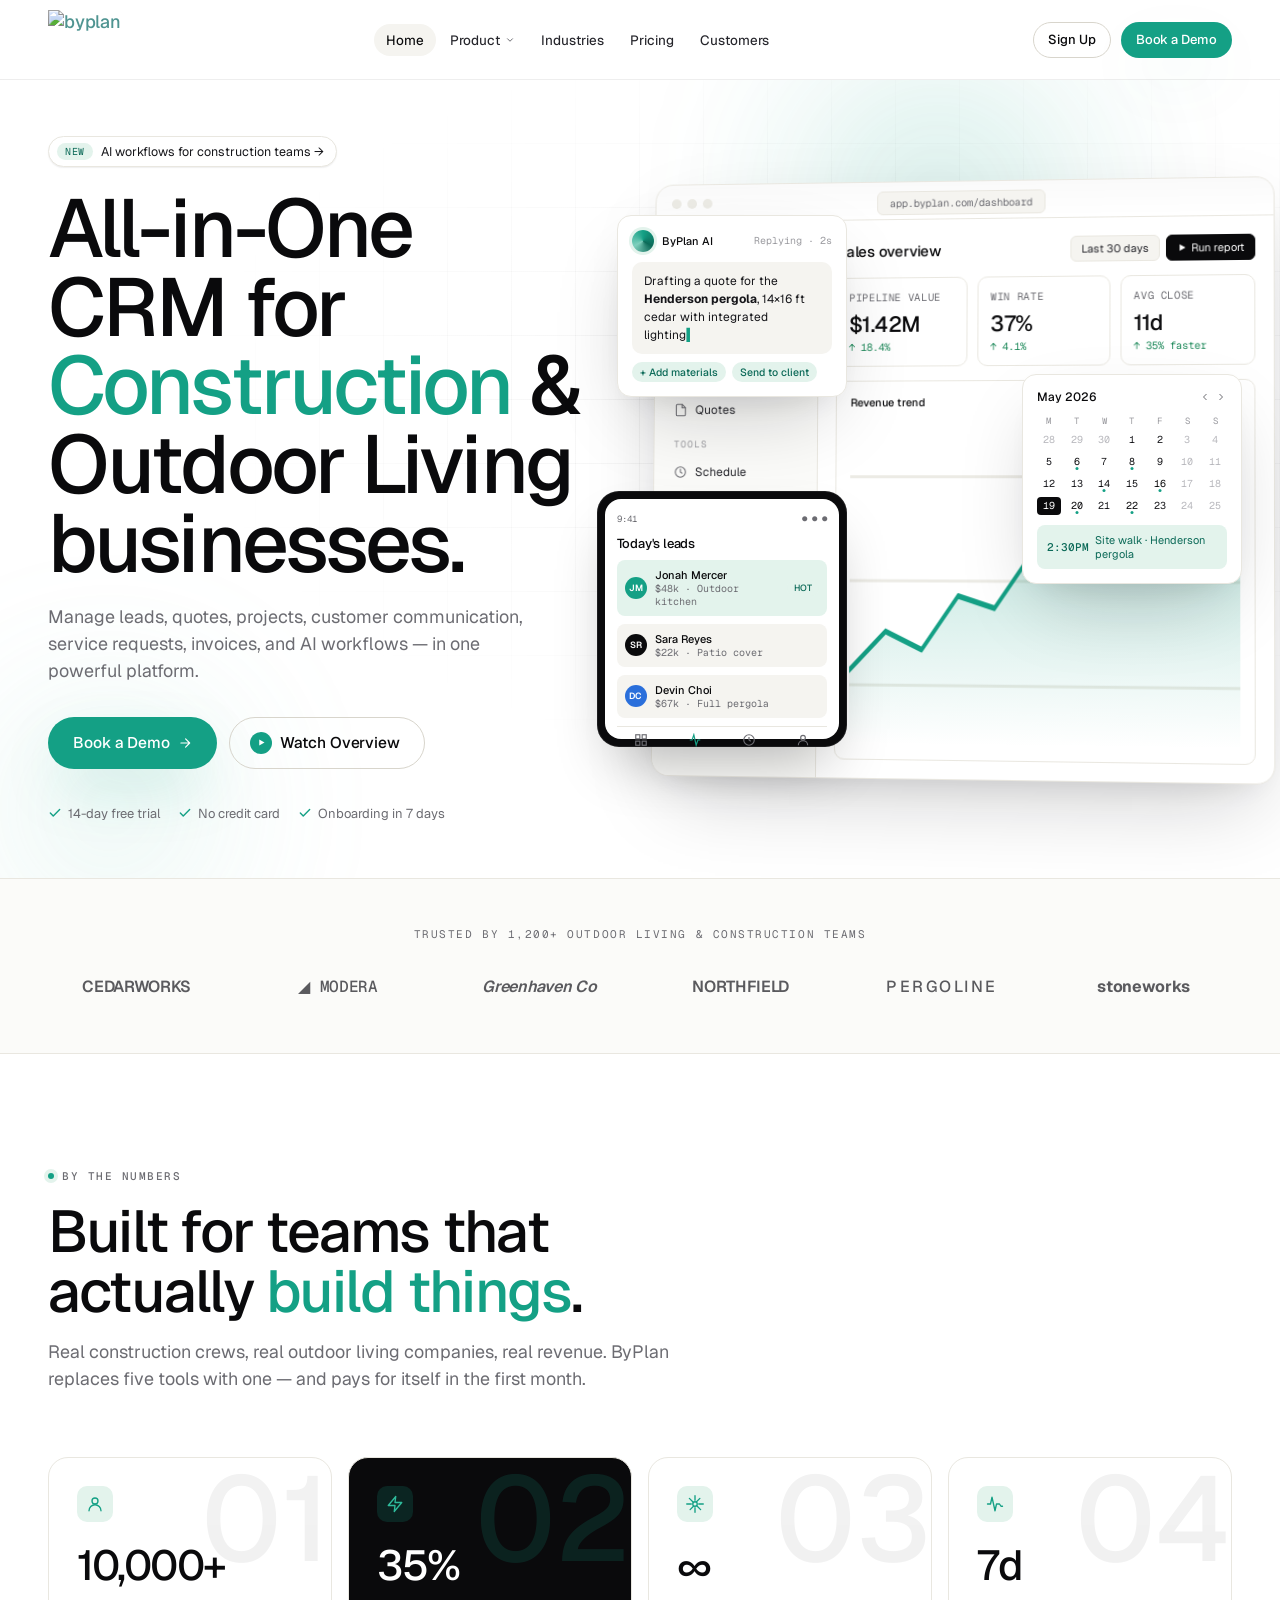
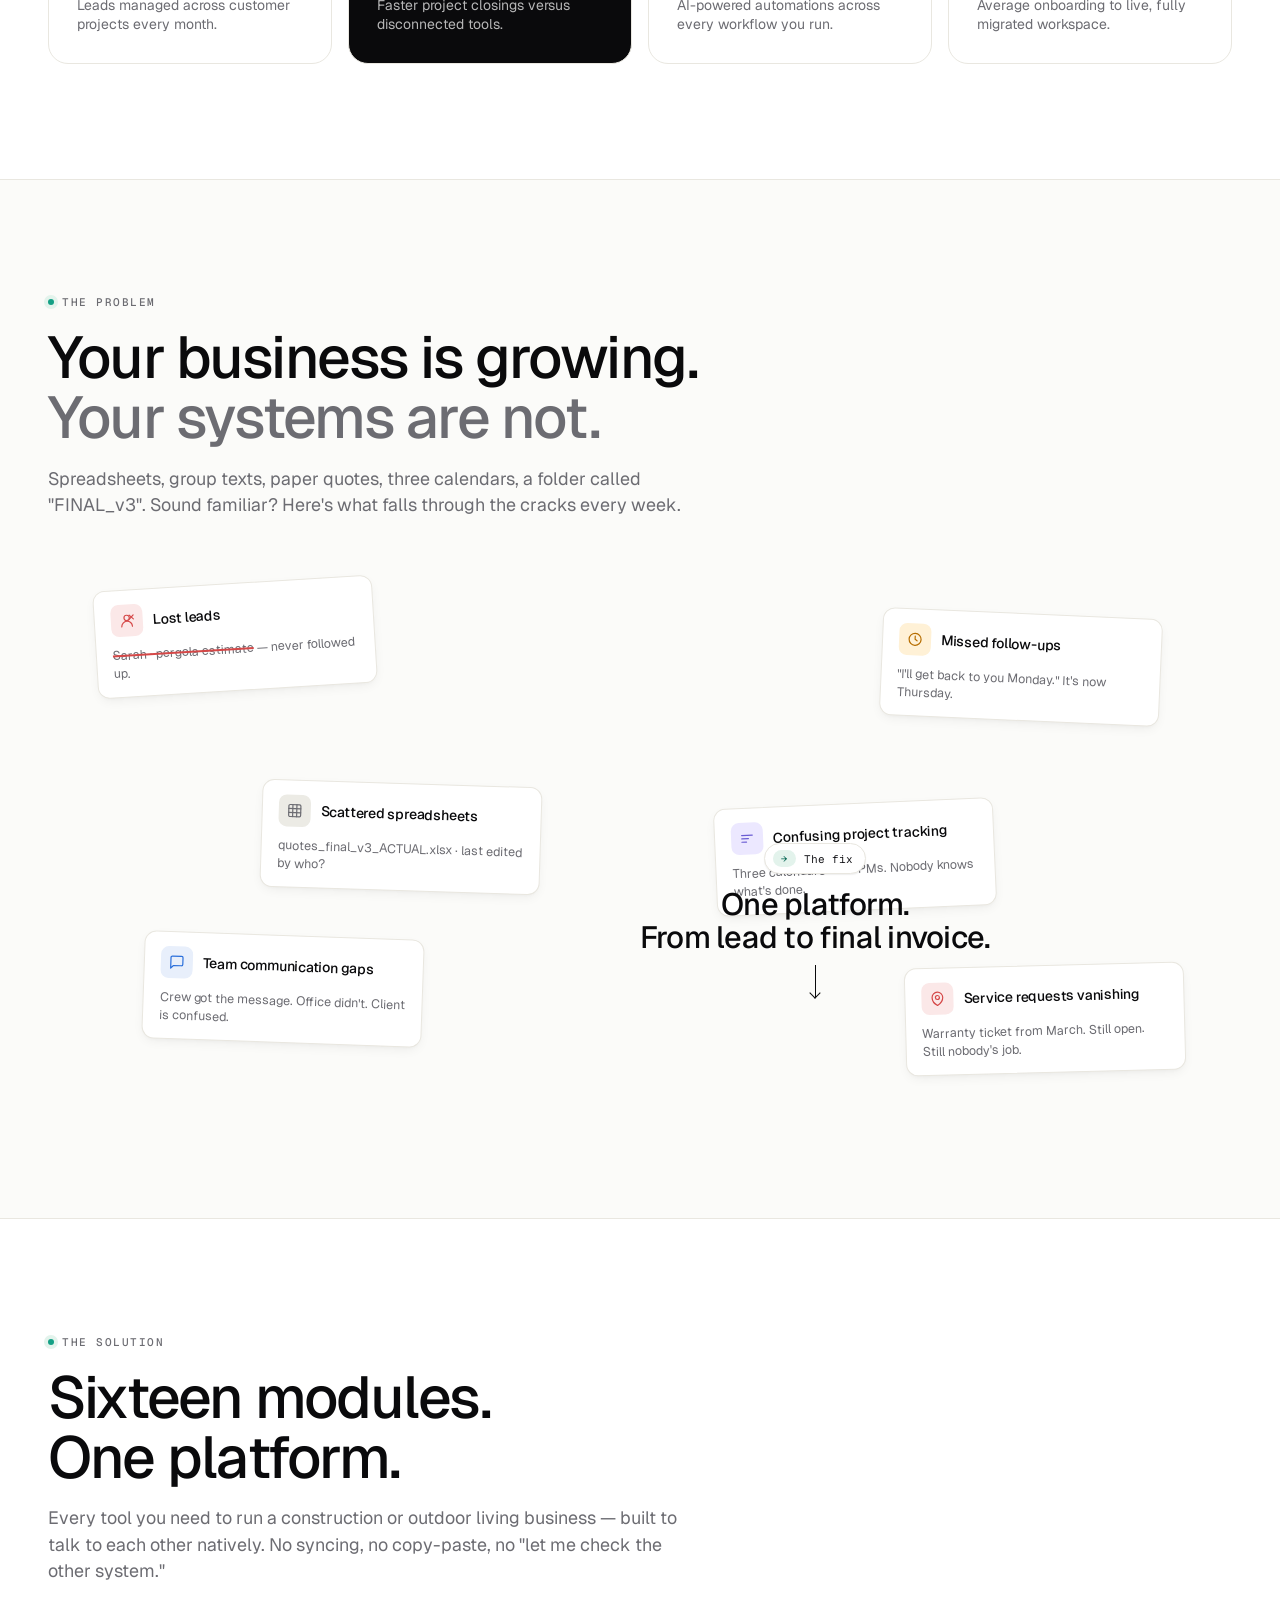
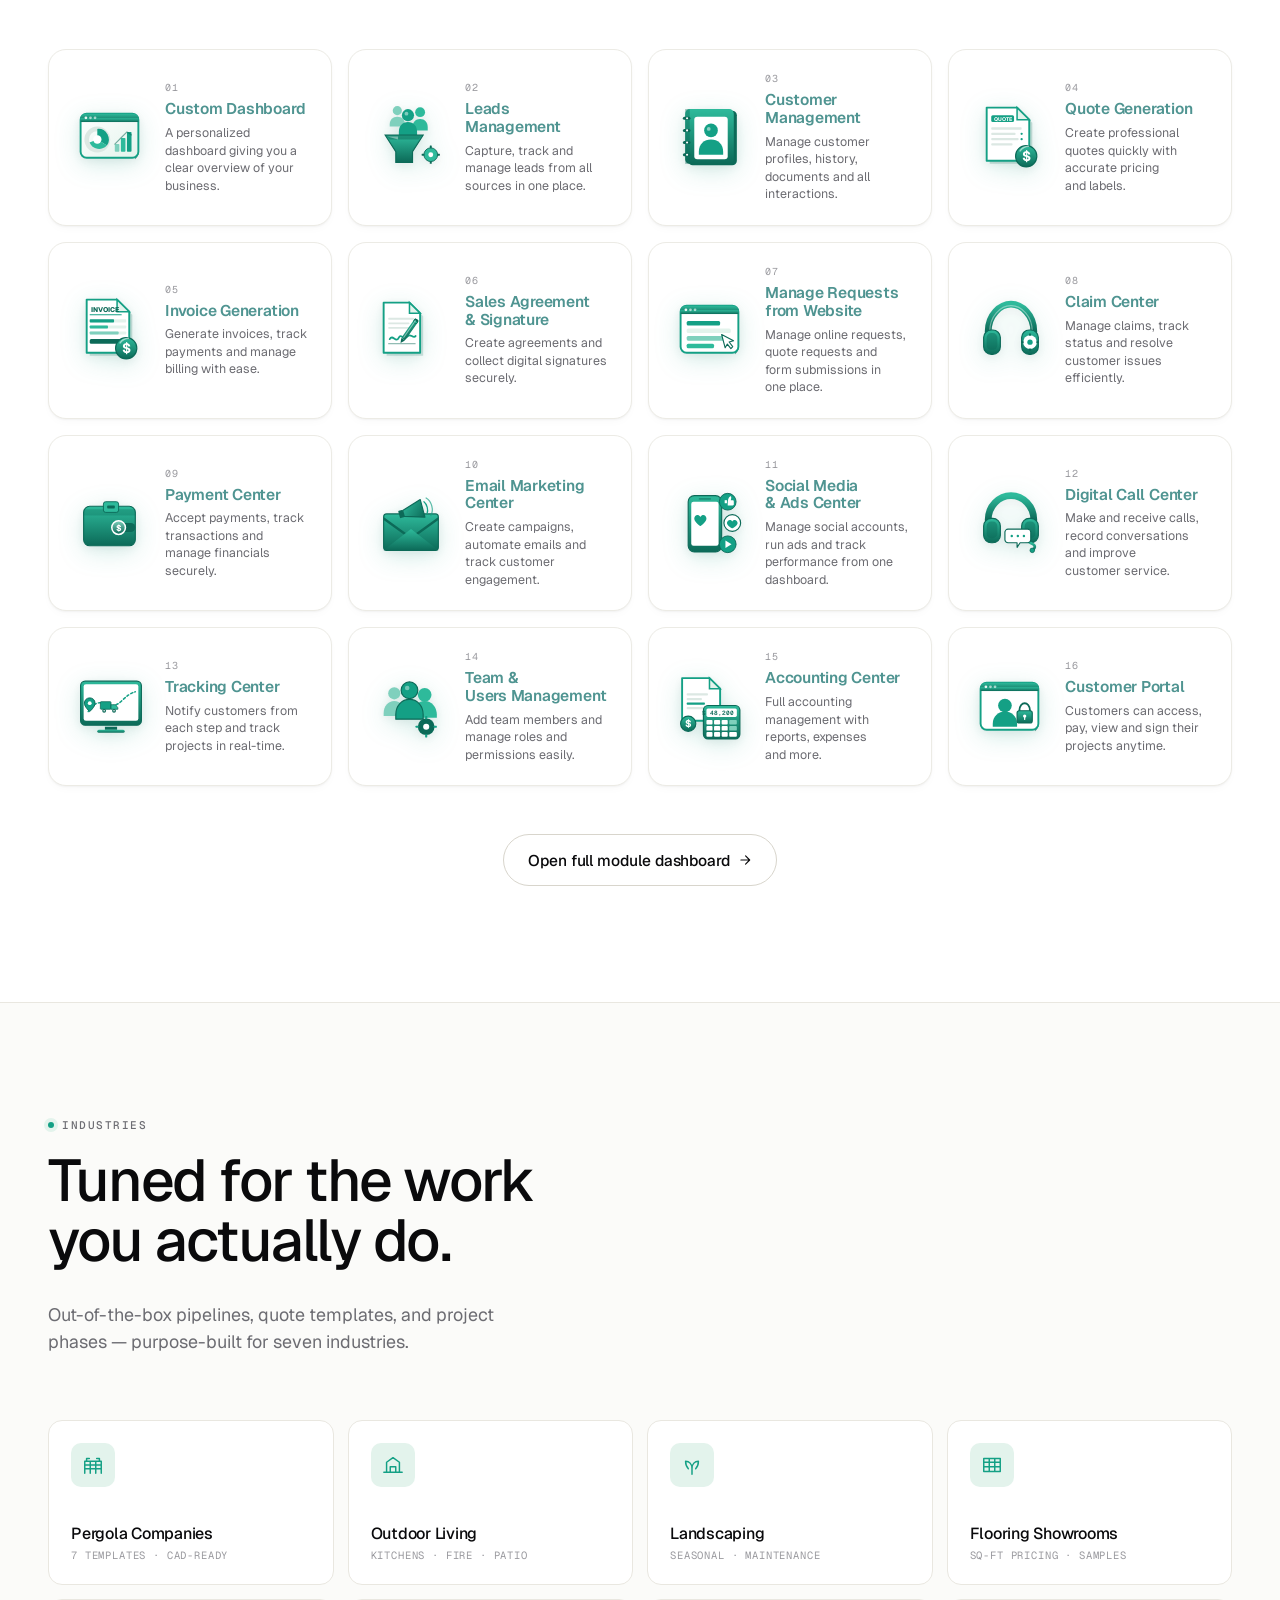
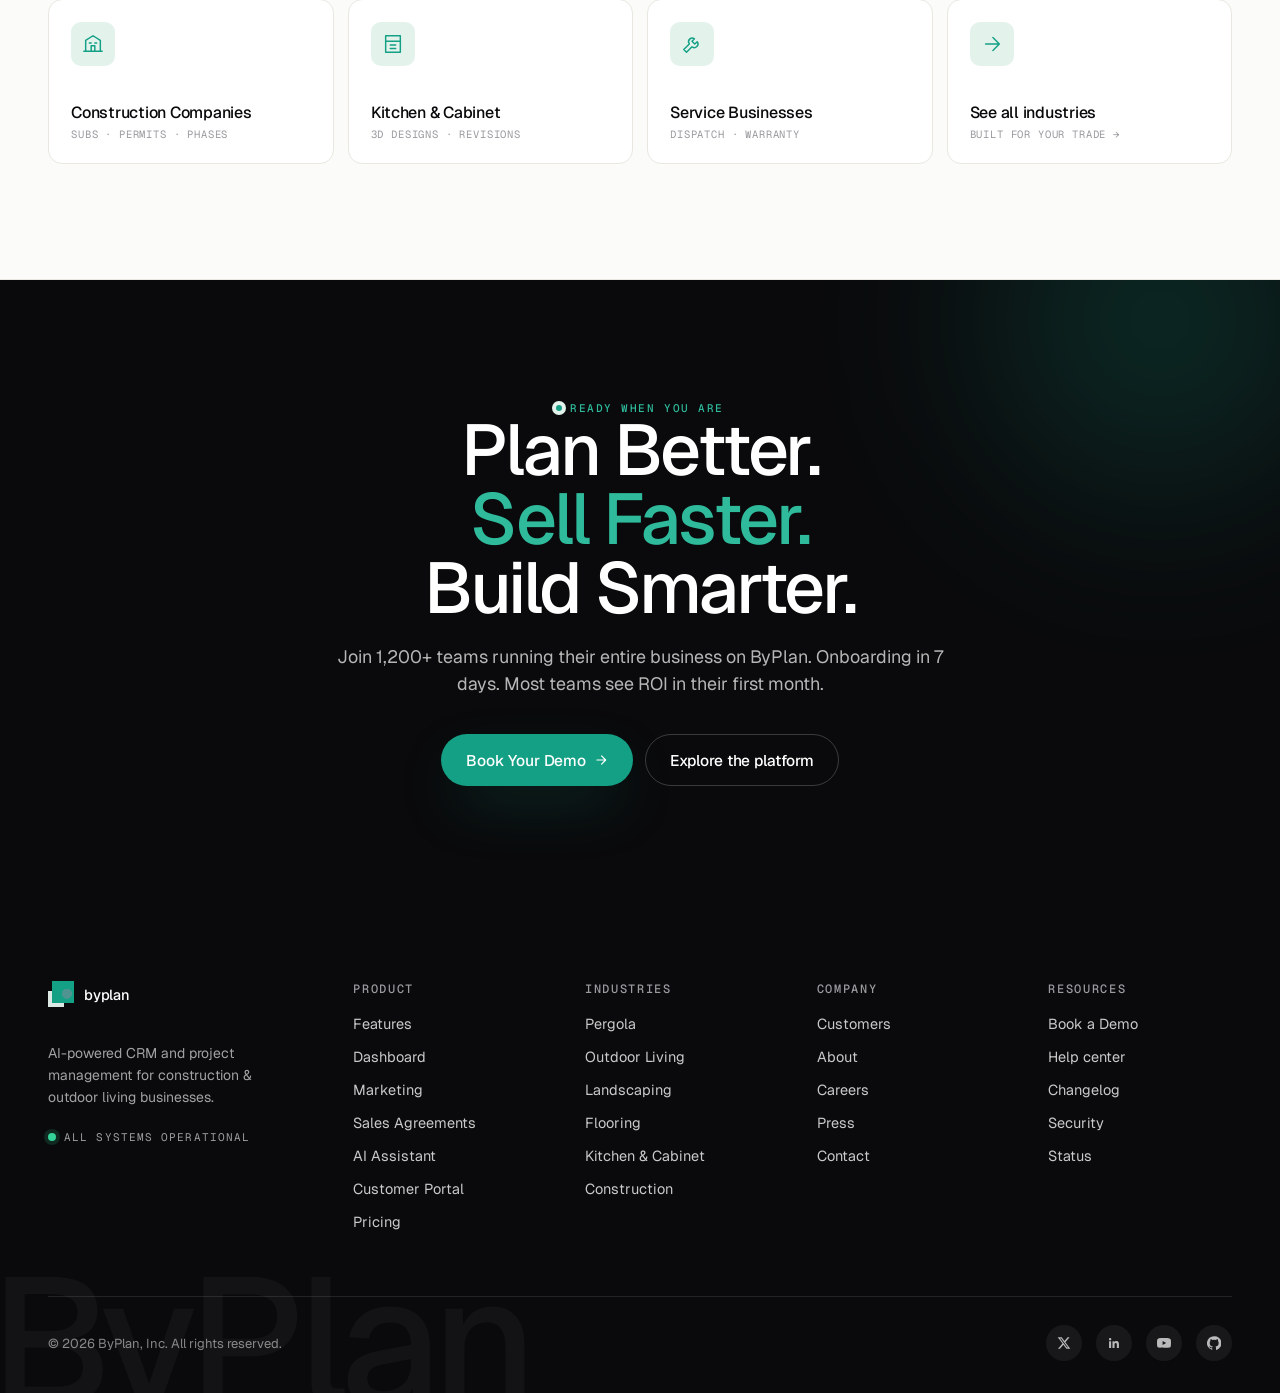
==== index.html @ d88b0ee3 "Add files via upload" ====
<!doctype html>
<html lang="en">
<head>
<meta charset="utf-8" />
<meta name="viewport" content="width=device-width, initial-scale=1" />
<title>ByPlan — AI-Powered CRM for Construction & Outdoor Living</title>
<link rel="preconnect" href="https://fonts.googleapis.com">
<link rel="preconnect" href="https://fonts.gstatic.com" crossorigin>
<link href="https://fonts.googleapis.com/css2?family=Geist:wght@300;400;500;600;700&family=Geist+Mono:wght@400;500&display=swap" rel="stylesheet">
<link rel="stylesheet" href="styles.css">
<style>
  /* ---- Hero ---- */
  .hero {
    position: relative;
    padding: 56px 0 56px;
    overflow: hidden;
  }
  .hero-grid {
    display: grid;
    grid-template-columns: 1.05fr 1.15fr;
    gap: 64px;
    align-items: center;
    position: relative;
    z-index: 2;
  }
  @media (max-width: 1080px) {
    .hero-grid { grid-template-columns: 1fr; gap: 56px; }
  }
  .hero-copy { max-width: 580px; }
  .hero h1 { margin-top: 22px; }
  .hero h1 .word-strike { position: relative; white-space: nowrap; }
  .hero h1 .word-strike .accent { color: var(--orange); }
  .hero .lead { margin-top: 22px; }
  .hero-cta {
    margin-top: 32px;
    display: flex; gap: 12px; flex-wrap: wrap;
  }
  .hero-meta {
    margin-top: 36px;
    display: flex; align-items: center; gap: 18px; flex-wrap: wrap;
    color: var(--mute); font-size: 13px;
  }
  .hero-meta .check {
    display: inline-flex; align-items: center; gap: 6px;
  }
  .hero-meta svg { color: var(--orange); }

  /* Background decoration */
  .hero-bg {
    position: absolute; inset: 0; z-index: 0; pointer-events: none;
    overflow: hidden;
  }
  .hero-bg .grid-bg {
    background-size: 64px 64px;
    mask-image: radial-gradient(ellipse 70% 60% at 70% 40%, black 30%, transparent 80%);
  }
  .hero-bg .glow1 { width: 480px; height: 480px; top: -120px; right: 8%; }
  .hero-bg .glow2 { width: 380px; height: 380px; bottom: -120px; left: -80px; background: radial-gradient(circle, rgba(127,208,189,0.4), transparent 60%); }

  /* ---- Hero composition (right side) ---- */
  .composition {
    position: relative;
    height: 600px;
  }
  @media (max-width: 1080px) {
    .composition { height: 540px; max-width: 640px; margin: 0 auto; }
  }
  @media (max-width: 640px) {
    .composition { height: 460px; transform: scale(0.92); transform-origin: top center; }
  }

  .frame-main {
    position: absolute;
    inset: 0 -40px 0 0;
    background: var(--paper);
    border-radius: 18px;
    border: 1px solid var(--line);
    box-shadow: var(--shadow-4);
    overflow: hidden;
    display: flex;
    transform: perspective(2200px) rotateY(-6deg) rotateX(2deg);
    transform-origin: center;
  }
  .frame-main::before {
    content: "";
    position: absolute; top: 0; left: 0; right: 0; height: 38px;
    background: linear-gradient(to bottom, rgba(0,0,0,0.02), transparent);
    border-bottom: 1px solid var(--line);
    z-index: 2;
  }
  .frame-main .tl-dots {
    position: absolute; top: 14px; left: 16px; display: flex; gap: 6px; z-index: 3;
  }
  .frame-main .tl-dots span {
    width: 10px; height: 10px; border-radius: 50%; background: var(--paper-4);
  }
  .frame-main .tl-search {
    position: absolute; top: 9px; left: 50%; transform: translateX(-50%);
    background: var(--paper-3); border: 1px solid var(--line);
    padding: 4px 12px; border-radius: 6px; font-family: var(--font-mono);
    font-size: 10.5px; color: var(--mute); z-index: 3;
  }

  /* Dashboard mini layout inside frame */
  .db {
    flex: 1;
    display: grid;
    grid-template-columns: 168px 1fr;
    padding-top: 38px;
    height: 100%;
  }
  .db-side {
    background: var(--paper-2);
    border-right: 1px solid var(--line);
    padding: 16px 12px;
    display: flex; flex-direction: column; gap: 4px;
  }
  .db-side .side-section {
    font-family: var(--font-mono); font-size: 9.5px; text-transform: uppercase;
    letter-spacing: 0.1em; color: var(--mute-2);
    padding: 10px 8px 4px;
  }
  .db-side .side-link {
    display: flex; align-items: center; gap: 8px;
    padding: 6px 8px; border-radius: 6px;
    font-size: 12px; color: var(--ink-3);
  }
  .db-side .side-link.active { background: var(--paper); box-shadow: var(--shadow-1); color: var(--ink); border: 1px solid var(--line); }
  .db-side .side-link .ic { width: 14px; height: 14px; color: var(--mute); }
  .db-side .side-link.active .ic { color: var(--orange); }
  .db-side .side-link .ct {
    margin-left: auto; font-family: var(--font-mono); font-size: 10px;
    background: var(--paper-4); color: var(--mute); padding: 0 5px; border-radius: 4px;
  }
  .db-side .side-link.active .ct { background: var(--orange); color: white; }

  .db-main {
    padding: 18px;
    display: flex; flex-direction: column; gap: 14px;
    overflow: hidden;
  }
  .db-top {
    display: flex; justify-content: space-between; align-items: center;
  }
  .db-title { font-size: 15px; font-weight: 500; letter-spacing: -0.015em; }
  .db-actions { display: flex; gap: 6px; }
  .db-actions .b {
    height: 26px; padding: 0 10px; border-radius: 6px;
    font-size: 11px; background: var(--paper-3); color: var(--ink-3);
    display: inline-flex; align-items: center; gap: 4px;
    border: 1px solid var(--line);
  }
  .db-actions .b.primary { background: var(--ink); color: white; border-color: var(--ink); }

  .db-kpis {
    display: grid; grid-template-columns: repeat(3, 1fr); gap: 10px;
  }
  .db-kpi {
    border: 1px solid var(--line);
    border-radius: 10px;
    padding: 12px;
    background: var(--paper);
  }
  .db-kpi .l { font-size: 10.5px; color: var(--mute); text-transform: uppercase; letter-spacing: 0.06em; font-family: var(--font-mono); }
  .db-kpi .v { font-size: 22px; font-weight: 500; letter-spacing: -0.025em; margin-top: 6px; }
  .db-kpi .d { font-size: 10.5px; color: var(--green); margin-top: 2px; font-family: var(--font-mono); }
  .db-kpi .d.neg { color: var(--red); }

  .db-chart {
    border: 1px solid var(--line);
    border-radius: 10px;
    padding: 14px;
    background: var(--paper);
    flex: 1;
    display: flex; flex-direction: column;
    min-height: 0;
  }
  .db-chart .head { display: flex; justify-content: space-between; margin-bottom: 8px; align-items: center; }
  .db-chart svg { width: 100%; height: 100%; flex: 1; min-height: 0; }

  /* Floating cards orbiting the main frame */
  .float {
    position: absolute;
    background: var(--paper);
    border: 1px solid var(--line);
    border-radius: 14px;
    box-shadow: var(--shadow-4);
    padding: 14px;
    z-index: 3;
    animation: float-y 6s ease-in-out infinite;
  }
  @keyframes float-y {
    0%, 100% { transform: translateY(0); }
    50% { transform: translateY(-10px); }
  }
  .float.f1 { top: 36px; left: -30px; width: 230px; animation-delay: -1s; }
  .float.f2 { bottom: 32px; left: -50px; width: 250px; animation-delay: -3s; }
  .float.f3 { top: 50%; right: -10px; width: 220px; transform: translateY(-50%); animation: float-y 7s ease-in-out infinite; animation-delay: -2s; }
  @media (max-width: 1080px) {
    .float.f1 { left: 0; top: 8px; }
    .float.f2 { left: 0; bottom: 0; }
    .float.f3 { right: 0; }
  }

  /* AI card */
  .float-ai .head {
    display: flex; align-items: center; gap: 8px; margin-bottom: 10px;
  }
  .float-ai .ai-orb {
    width: 22px; height: 22px; border-radius: 50%;
    background: conic-gradient(from 0deg, #14a085, #0c6a58, #7fd0bd, #14a085);
    box-shadow: 0 0 0 3px var(--orange-soft);
    animation: spin 5s linear infinite;
  }
  @keyframes spin { to { transform: rotate(360deg); } }
  .float-ai .head .label { font-size: 11px; font-weight: 500; }
  .float-ai .head .meta { margin-left: auto; font-family: var(--font-mono); font-size: 10px; color: var(--mute-2); }
  .float-ai .ai-msg {
    background: var(--paper-3);
    border-radius: 10px;
    padding: 10px 12px;
    font-size: 12px;
    line-height: 1.5;
    color: var(--ink-2);
  }
  .float-ai .ai-msg .typed::after { content: "▍"; color: var(--orange); animation: blink 1s steps(2) infinite; margin-left: 1px; }
  @keyframes blink { 50% { opacity: 0; } }
  .float-ai .ai-suggest {
    margin-top: 8px;
    display: flex; gap: 6px; flex-wrap: wrap;
  }
  .float-ai .chip {
    padding: 3px 8px; border-radius: 999px; background: var(--orange-soft);
    color: var(--orange-ink); font-size: 10.5px; font-weight: 500;
  }

  /* Calendar card */
  .float-cal .head { display: flex; justify-content: space-between; margin-bottom: 10px; align-items: center; }
  .float-cal .head .month { font-size: 12px; font-weight: 500; }
  .float-cal .head .arrows { display: flex; gap: 4px; color: var(--mute); }
  .float-cal .grid {
    display: grid; grid-template-columns: repeat(7, 1fr); gap: 4px;
    font-family: var(--font-mono); font-size: 10px; color: var(--ink-2);
    text-align: center;
  }
  .float-cal .grid .h { color: var(--mute-2); font-size: 9px; }
  .float-cal .grid .d {
    height: 18px; line-height: 18px; border-radius: 4px;
  }
  .float-cal .grid .d.muted { color: var(--mute-3); }
  .float-cal .grid .d.today { background: var(--ink); color: white; }
  .float-cal .grid .d.event { color: var(--ink); position: relative; }
  .float-cal .grid .d.event::after {
    content: ""; position: absolute; left: 50%; bottom: 1px; transform: translateX(-50%);
    width: 3px; height: 3px; border-radius: 50%; background: var(--orange);
  }
  .float-cal .evt {
    margin-top: 10px; padding: 8px 10px;
    background: var(--orange-soft); border-radius: 8px;
    font-size: 11px; color: var(--orange-ink);
    display: flex; align-items: center; gap: 6px;
  }
  .float-cal .evt .time { font-family: var(--font-mono); font-weight: 500; }

  /* Mobile card */
  .float-mobile {
    width: 168px; padding: 0; background: transparent; border: none; box-shadow: none;
    animation: float-y 6.5s ease-in-out infinite; animation-delay: -1.5s;
  }
  .float-mobile .phone {
    background: var(--ink);
    border-radius: 22px;
    padding: 8px;
    box-shadow: 0 30px 60px -20px rgba(0,0,0,.3), 0 0 0 1px rgba(255,255,255,.08) inset;
  }
  .float-mobile .scr {
    background: var(--paper);
    border-radius: 16px;
    padding: 14px 12px;
    height: 240px;
    display: flex; flex-direction: column; gap: 8px;
  }
  .float-mobile .scr .top {
    display: flex; justify-content: space-between; align-items: center;
    font-family: var(--font-mono); font-size: 9px; color: var(--mute); margin-bottom: 2px;
  }
  .float-mobile .scr h6 {
    margin: 0; font-size: 13px; font-weight: 500; letter-spacing: -0.015em;
  }
  .float-mobile .lead-row {
    display: flex; align-items: center; gap: 8px; padding: 8px;
    background: var(--paper-3); border-radius: 8px;
  }
  .float-mobile .lead-row .nm { font-size: 11px; font-weight: 500; }
  .float-mobile .lead-row .vl { font-family: var(--font-mono); font-size: 10px; color: var(--mute); }
  .float-mobile .lead-row.hot { background: var(--orange-soft); }
  .float-mobile .lead-row .av {
    width: 22px; height: 22px; border-radius: 50%; background: var(--ink); color: white;
    display: inline-flex; align-items: center; justify-content: center; font-size: 9px; font-weight: 600;
  }

  /* ---- Logo strip ---- */
  .logo-strip {
    padding: 56px 0;
    border-top: 1px solid var(--line);
    border-bottom: 1px solid var(--line);
    background: var(--paper-2);
  }
  .logo-strip-label {
    text-align: center; font-family: var(--font-mono); font-size: 11px;
    letter-spacing: 0.14em; text-transform: uppercase; color: var(--mute);
    margin-bottom: 28px;
  }
  .logos {
    display: grid; grid-template-columns: repeat(6, 1fr); gap: 24px;
    align-items: center;
  }
  @media (max-width: 800px) { .logos { grid-template-columns: repeat(3, 1fr); gap: 28px; } }
  .logos .lg {
    display: flex; align-items: center; justify-content: center;
    font-size: 16px; font-weight: 600; letter-spacing: -0.02em;
    color: var(--ink-3); opacity: 0.75;
    height: 36px;
  }

  /* ---- Stats section ---- */
  .stats-grid {
    display: grid; grid-template-columns: repeat(4, 1fr); gap: 16px;
  }
  @media (max-width: 880px) { .stats-grid { grid-template-columns: 1fr 1fr; } }
  .stat-card {
    background: var(--paper);
    border: 1px solid var(--line);
    border-radius: var(--r-4);
    padding: 28px;
    position: relative;
    overflow: hidden;
    transition: transform 0.3s, box-shadow 0.3s;
  }
  .stat-card:hover { transform: translateY(-3px); box-shadow: var(--shadow-3); }
  .stat-card .ic {
    width: 36px; height: 36px; border-radius: 10px;
    background: var(--orange-soft); color: var(--orange);
    display: inline-flex; align-items: center; justify-content: center;
    margin-bottom: 22px;
  }
  .stat-card .v {
    font-size: 42px; font-weight: 500; letter-spacing: -0.035em; line-height: 1;
    margin-bottom: 10px;
  }
  .stat-card .l { font-size: 14px; color: var(--mute); line-height: 1.4; }
  .stat-card.ink {
    background: var(--ink); color: var(--paper);
  }
  .stat-card.ink .ic { background: rgba(20,160,133,.18); color: var(--orange-2); }
  .stat-card.ink .l { color: rgba(255,255,255,.7); }
  .stat-card .corner-glyph {
    position: absolute; top: 0; right: 0; opacity: 0.05;
    font-size: 120px; font-weight: 500; line-height: 1;
    color: var(--ink);
    pointer-events: none;
  }
  .stat-card.ink .corner-glyph { color: var(--orange); opacity: 0.16; }

  /* ---- Problem section ---- */
  .problem {
    background: var(--paper-2);
    border-top: 1px solid var(--line);
    border-bottom: 1px solid var(--line);
  }
  .problem-board {
    position: relative;
    min-height: 520px;
    margin-top: 64px;
  }
  .chaos-card {
    position: absolute;
    background: var(--paper);
    border: 1px solid var(--line);
    border-radius: 12px;
    padding: 14px 16px;
    box-shadow: var(--shadow-2);
    width: 280px;
  }
  .chaos-card .ic-row {
    display: flex; align-items: center; gap: 10px;
    margin-bottom: 10px;
  }
  .chaos-card .ic {
    width: 32px; height: 32px; border-radius: 8px;
    display: inline-flex; align-items: center; justify-content: center;
    background: #fbe8e8; color: var(--red);
  }
  .chaos-card .ic.amber { background: #fff1d6; color: #b76e00; }
  .chaos-card .ic.gray { background: var(--paper-4); color: var(--mute); }
  .chaos-card .ic.violet { background: #ece8ff; color: var(--violet); }
  .chaos-card .ic.blue { background: var(--blue-soft); color: var(--blue); }
  .chaos-card h5 { font-size: 14px; font-weight: 500; letter-spacing: -0.015em; }
  .chaos-card p { font-size: 12.5px; color: var(--mute); margin-top: 4px; line-height: 1.45; }
  .chaos-card .strike {
    text-decoration: line-through; text-decoration-color: var(--red);
    text-decoration-thickness: 1.5px;
  }
  /* Position chaos cards messily */
  .chaos-card.c1 { top: 0; left: 4%; transform: rotate(-3.5deg); }
  .chaos-card.c2 { top: 30px; right: 6%; transform: rotate(2.5deg); }
  .chaos-card.c3 { top: 200px; left: 18%; transform: rotate(1.8deg); }
  .chaos-card.c4 { top: 220px; right: 20%; transform: rotate(-2.5deg); }
  .chaos-card.c5 { bottom: 60px; left: 8%; transform: rotate(2deg); }
  .chaos-card.c6 { bottom: 30px; right: 4%; transform: rotate(-1.5deg); }

  /* Center "answer" mark */
  .chaos-center {
    position: absolute; top: 50%; left: 50%;
    transform: translate(-50%, -50%);
    text-align: center;
    z-index: 2;
  }
  .chaos-center .pill { font-family: var(--font-mono); font-size: 11px; }
  .chaos-center h3 { margin-top: 14px; font-size: clamp(22px, 2.4vw, 32px); }
  .chaos-center .arrow {
    margin: 12px auto 0; width: 1px; height: 32px; background: var(--ink);
    position: relative;
  }
  .chaos-center .arrow::after {
    content: ""; position: absolute; left: 50%; bottom: 0;
    transform: translateX(-50%) rotate(45deg);
    width: 8px; height: 8px;
    border-right: 1px solid var(--ink);
    border-bottom: 1px solid var(--ink);
  }

  @media (max-width: 880px) {
    .problem-board { min-height: 0; display: grid; grid-template-columns: 1fr; gap: 12px; }
    .chaos-card { position: static; transform: none !important; width: auto; }
    .chaos-center { position: static; transform: none; margin: 24px 0; }
  }

  /* 16-Module grid moved to styles.css (shared) */

  /* ---- Industries preview ---- */
  .ind-grid {
    display: grid; grid-template-columns: repeat(4, 1fr); gap: 14px;
    margin-top: 48px;
  }
  @media (max-width: 980px) { .ind-grid { grid-template-columns: repeat(2, 1fr); } }
  @media (max-width: 520px) { .ind-grid { grid-template-columns: 1fr 1fr; gap: 10px; } }
  .ind-card {
    background: var(--paper);
    border: 1px solid var(--line);
    border-radius: var(--r-3);
    padding: 22px;
    transition: transform 0.2s, border-color 0.2s, background 0.2s;
    cursor: pointer;
  }
  .ind-card:hover { transform: translateY(-3px); background: var(--ink); color: white; border-color: var(--ink); }
  .ind-card:hover .ind-icon { background: rgba(20,160,133,.18); color: var(--orange-2); }
  .ind-card:hover .ind-meta { color: rgba(255,255,255,.6); }
  .ind-icon {
    width: 44px; height: 44px; border-radius: 10px;
    background: var(--orange-soft); color: var(--orange);
    display: inline-flex; align-items: center; justify-content: center;
    margin-bottom: 36px;
    transition: background 0.2s, color 0.2s;
  }
  .ind-card h5 { font-size: 16px; font-weight: 500; letter-spacing: -0.015em; }
  .ind-card .ind-meta {
    margin-top: 4px;
    font-family: var(--font-mono); font-size: 10.5px;
    color: var(--mute-2); letter-spacing: 0.08em; text-transform: uppercase;
    transition: color 0.2s;
  }

  /* ---- Big CTA ---- */
  .cta-section {
    background: var(--ink);
    color: var(--paper);
    position: relative;
    overflow: hidden;
  }
  .cta-section .glow-orange { width: 600px; height: 600px; right: -180px; top: -260px; opacity: 0.7; }
  .cta-inner {
    position: relative; z-index: 2;
    text-align: center;
    max-width: 760px;
    margin: 0 auto;
  }
  .cta-inner h2 { color: var(--paper); }
  .cta-inner h2 .accent { color: var(--orange-2); }
  .cta-inner p { color: rgba(255,255,255,.7); margin-top: 18px; }
  .cta-inner .actions { margin-top: 36px; display: flex; gap: 12px; justify-content: center; flex-wrap: wrap; }
  .cta-inner .actions .btn-ghost { color: white; border-color: rgba(255,255,255,.2); }
  .cta-inner .actions .btn-ghost:hover { background: rgba(255,255,255,.06); border-color: rgba(255,255,255,.4); }

  /* Animated rising bars (analytics chart) */
  @keyframes rise {
    from { transform: scaleY(0); }
    to { transform: scaleY(1); }
  }
</style>
</head>
<body>

<!-- HERO -->
<section class="hero" data-screen-label="01 Hero">
  <div class="hero-bg">
    <div class="grid-bg"></div>
    <div class="glow glow-orange glow1"></div>
    <div class="glow glow2"></div>
  </div>

  <div class="container">
    <div class="hero-grid">
      <!-- Copy column -->
      <div class="hero-copy">
        <div class="reveal">
          <span class="pill">
            <span class="pill-tag">New</span>
            <span>AI workflows for construction teams →</span>
          </span>
        </div>

        <h1 class="h-display reveal" style="--reveal-delay: 80ms;">
          All-in-One CRM for <span class="word-strike"><span class="accent">Construction</span></span> &amp; Outdoor Living businesses.
        </h1>

        <p class="lead reveal" style="--reveal-delay: 160ms;">
          Manage leads, quotes, projects, customer communication, service requests, invoices, and AI workflows — in one powerful platform.
        </p>

        <div class="hero-cta reveal" style="--reveal-delay: 220ms;">
          <a class="btn btn-accent btn-lg" href="demo.html">
            Book a Demo
            <svg width="14" height="14" viewBox="0 0 24 24" fill="none" stroke="currentColor" stroke-width="2" stroke-linecap="round" stroke-linejoin="round"><path d="M5 12h14M13 5l7 7-7 7"/></svg>
          </a>
          <a class="btn btn-ghost btn-lg" href="#overview">
            <span class="play">
              <svg width="9" height="9" viewBox="0 0 24 24" fill="currentColor"><polygon points="6,4 20,12 6,20"/></svg>
            </span>
            Watch Overview
          </a>
        </div>

        <div class="hero-meta reveal" style="--reveal-delay: 280ms;">
          <span class="check">
            <svg width="14" height="14" viewBox="0 0 24 24" fill="none" stroke="currentColor" stroke-width="2.4" stroke-linecap="round" stroke-linejoin="round"><polyline points="20 6 9 17 4 12"/></svg>
            14-day free trial
          </span>
          <span class="check">
            <svg width="14" height="14" viewBox="0 0 24 24" fill="none" stroke="currentColor" stroke-width="2.4" stroke-linecap="round" stroke-linejoin="round"><polyline points="20 6 9 17 4 12"/></svg>
            No credit card
          </span>
          <span class="check">
            <svg width="14" height="14" viewBox="0 0 24 24" fill="none" stroke="currentColor" stroke-width="2.4" stroke-linecap="round" stroke-linejoin="round"><polyline points="20 6 9 17 4 12"/></svg>
            Onboarding in 7 days
          </span>
        </div>
      </div>

      <!-- Composition column -->
      <div class="composition reveal" style="--reveal-delay: 200ms;">
        <!-- Main dashboard frame -->
        <div class="frame-main">
          <div class="tl-dots"><span></span><span></span><span></span></div>
          <div class="tl-search">app.byplan.com/dashboard</div>
          <div class="db">
            <aside class="db-side">
              <div class="side-section">Workspace</div>
              <div class="side-link active">
                <svg class="ic" viewBox="0 0 24 24" fill="none" stroke="currentColor" stroke-width="1.8" stroke-linecap="round" stroke-linejoin="round"><rect x="3" y="3" width="7" height="7"/><rect x="14" y="3" width="7" height="7"/><rect x="3" y="14" width="7" height="7"/><rect x="14" y="14" width="7" height="7"/></svg>
                Overview
              </div>
              <div class="side-link">
                <svg class="ic" viewBox="0 0 24 24" fill="none" stroke="currentColor" stroke-width="1.8" stroke-linecap="round" stroke-linejoin="round"><path d="M3 12h4l3-9 4 18 3-9h4"/></svg>
                Pipeline <span class="ct">24</span>
              </div>
              <div class="side-link">
                <svg class="ic" viewBox="0 0 24 24" fill="none" stroke="currentColor" stroke-width="1.8" stroke-linecap="round" stroke-linejoin="round"><rect x="3" y="3" width="18" height="18" rx="2"/><path d="M9 3v18M3 9h18"/></svg>
                Projects <span class="ct">8</span>
              </div>
              <div class="side-link">
                <svg class="ic" viewBox="0 0 24 24" fill="none" stroke="currentColor" stroke-width="1.8" stroke-linecap="round" stroke-linejoin="round"><path d="M21 15a2 2 0 0 1-2 2H7l-4 4V5a2 2 0 0 1 2-2h14a2 2 0 0 1 2 2z"/></svg>
                Inbox <span class="ct">12</span>
              </div>
              <div class="side-link">
                <svg class="ic" viewBox="0 0 24 24" fill="none" stroke="currentColor" stroke-width="1.8" stroke-linecap="round" stroke-linejoin="round"><path d="M14 2H6a2 2 0 0 0-2 2v16a2 2 0 0 0 2 2h12a2 2 0 0 0 2-2V8z"/><path d="M14 2v6h6"/></svg>
                Quotes
              </div>
              <div class="side-section">Tools</div>
              <div class="side-link">
                <svg class="ic" viewBox="0 0 24 24" fill="none" stroke="currentColor" stroke-width="1.8" stroke-linecap="round" stroke-linejoin="round"><circle cx="12" cy="12" r="9"/><path d="M12 7v5l3 2"/></svg>
                Schedule
              </div>
              <div class="side-link">
                <svg class="ic" viewBox="0 0 24 24" fill="none" stroke="currentColor" stroke-width="1.8" stroke-linecap="round" stroke-linejoin="round"><path d="M12 2a5 5 0 0 0-5 5v3H4l3 3 3-3H8V7a4 4 0 0 1 8 0v3h-2l3 3 3-3h-3V7a5 5 0 0 0-5-5z"/></svg>
                Automations
              </div>
              <div class="side-link">
                <svg class="ic" viewBox="0 0 24 24" fill="none" stroke="currentColor" stroke-width="1.8" stroke-linecap="round" stroke-linejoin="round"><circle cx="12" cy="12" r="3"/><path d="M19 12a7 7 0 0 1-12 5l-1 3M5 12a7 7 0 0 1 12-5l1-3"/></svg>
                Workflows
              </div>
            </aside>

            <main class="db-main">
              <div class="db-top">
                <div class="db-title">Sales overview</div>
                <div class="db-actions">
                  <div class="b">Last 30 days</div>
                  <div class="b primary">
                    <svg width="10" height="10" viewBox="0 0 24 24" fill="currentColor"><polygon points="6,4 20,12 6,20"/></svg>
                    Run report
                  </div>
                </div>
              </div>

              <div class="db-kpis">
                <div class="db-kpi">
                  <div class="l">Pipeline value</div>
                  <div class="v">$1.42M</div>
                  <div class="d">↑ 18.4%</div>
                </div>
                <div class="db-kpi">
                  <div class="l">Win rate</div>
                  <div class="v">37%</div>
                  <div class="d">↑ 4.1%</div>
                </div>
                <div class="db-kpi">
                  <div class="l">Avg close</div>
                  <div class="v">11d</div>
                  <div class="d">↑ 35% faster</div>
                </div>
              </div>

              <div class="db-chart">
                <div class="head">
                  <div style="font-size: 11px; font-weight: 500;">Revenue trend</div>
                  <div style="font-family: var(--font-mono); font-size: 10px; color: var(--mute);">$ thousand</div>
                </div>
                <svg viewBox="0 0 320 110" preserveAspectRatio="none">
                  <defs>
                    <linearGradient id="rev" x1="0" y1="0" x2="0" y2="1">
                      <stop offset="0" stop-color="#14a085" stop-opacity="0.32"/>
                      <stop offset="1" stop-color="#14a085" stop-opacity="0"/>
                    </linearGradient>
                  </defs>
                  <!-- Grid -->
                  <g stroke="#ecebe5" stroke-width="1">
                    <line x1="0" y1="20" x2="320" y2="20"/>
                    <line x1="0" y1="55" x2="320" y2="55"/>
                    <line x1="0" y1="90" x2="320" y2="90"/>
                  </g>
                  <!-- Filled area -->
                  <path d="M0,85 L30,72 L60,78 L90,60 L120,64 L150,46 L180,52 L210,32 L240,40 L270,22 L300,28 L320,18 L320,110 L0,110 Z" fill="url(#rev)"/>
                  <!-- Line -->
                  <path d="M0,85 L30,72 L60,78 L90,60 L120,64 L150,46 L180,52 L210,32 L240,40 L270,22 L300,28 L320,18" fill="none" stroke="#14a085" stroke-width="2" stroke-linejoin="round" stroke-linecap="round"/>
                  <!-- Dot -->
                  <circle cx="320" cy="18" r="4" fill="#14a085" stroke="white" stroke-width="2"/>
                  <circle cx="320" cy="18" r="9" fill="#14a085" opacity="0.18"/>
                </svg>
              </div>
            </main>
          </div>
        </div>

        <!-- Floating AI card -->
        <div class="float f1 float-ai">
          <div class="head">
            <span class="ai-orb"></span>
            <span class="label">ByPlan AI</span>
            <span class="meta">Replying · 2s</span>
          </div>
          <div class="ai-msg">
            Drafting a quote for the <strong>Henderson pergola</strong>, 14×16 ft cedar with integrated lighting<span class="typed"></span>
          </div>
          <div class="ai-suggest">
            <span class="chip">+ Add materials</span>
            <span class="chip">Send to client</span>
          </div>
        </div>

        <!-- Floating mobile leads card -->
        <div class="float f2 float-mobile">
          <div class="phone">
            <div class="scr">
              <div class="top">
                <span>9:41</span>
                <span>● ● ●</span>
              </div>
              <h6>Today's leads</h6>
              <div class="lead-row hot">
                <span class="av" style="background:#14a085">JM</span>
                <div style="flex:1;">
                  <div class="nm">Jonah Mercer</div>
                  <div class="vl">$48k · Outdoor kitchen</div>
                </div>
                <span class="tag orange" style="font-size:9px; padding:1px 6px;">HOT</span>
              </div>
              <div class="lead-row">
                <span class="av">SR</span>
                <div style="flex:1;">
                  <div class="nm">Sara Reyes</div>
                  <div class="vl">$22k · Patio cover</div>
                </div>
              </div>
              <div class="lead-row">
                <span class="av" style="background:#2a6fdb">DC</span>
                <div style="flex:1;">
                  <div class="nm">Devin Choi</div>
                  <div class="vl">$67k · Full pergola</div>
                </div>
              </div>
              <div style="margin-top:auto; display:flex; gap:6px; justify-content:space-around; padding-top:6px; border-top:1px solid var(--line); color: var(--mute);">
                <svg width="14" height="14" viewBox="0 0 24 24" fill="none" stroke="currentColor" stroke-width="2"><rect x="3" y="3" width="7" height="7"/><rect x="14" y="3" width="7" height="7"/><rect x="3" y="14" width="7" height="7"/><rect x="14" y="14" width="7" height="7"/></svg>
                <svg width="14" height="14" viewBox="0 0 24 24" fill="#14a085" stroke="#14a085" stroke-width="2"><path d="M3 12h4l3-9 4 18 3-9h4" fill="none"/></svg>
                <svg width="14" height="14" viewBox="0 0 24 24" fill="none" stroke="currentColor" stroke-width="2"><circle cx="12" cy="12" r="9"/><path d="M12 7v5l3 2"/></svg>
                <svg width="14" height="14" viewBox="0 0 24 24" fill="none" stroke="currentColor" stroke-width="2"><circle cx="12" cy="8" r="4"/><path d="M4 21a8 8 0 0 1 16 0"/></svg>
              </div>
            </div>
          </div>
        </div>

        <!-- Floating calendar card -->
        <div class="float f3 float-cal">
          <div class="head">
            <span class="month">May 2026</span>
            <span class="arrows">
              <svg width="12" height="12" viewBox="0 0 24 24" fill="none" stroke="currentColor" stroke-width="2"><polyline points="15 18 9 12 15 6"/></svg>
              <svg width="12" height="12" viewBox="0 0 24 24" fill="none" stroke="currentColor" stroke-width="2"><polyline points="9 18 15 12 9 6"/></svg>
            </span>
          </div>
          <div class="grid">
            <span class="h">M</span><span class="h">T</span><span class="h">W</span><span class="h">T</span><span class="h">F</span><span class="h">S</span><span class="h">S</span>
            <span class="d muted">28</span><span class="d muted">29</span><span class="d muted">30</span><span class="d">1</span><span class="d">2</span><span class="d muted">3</span><span class="d muted">4</span>
            <span class="d">5</span><span class="d event">6</span><span class="d">7</span><span class="d event">8</span><span class="d">9</span><span class="d muted">10</span><span class="d muted">11</span>
            <span class="d">12</span><span class="d">13</span><span class="d event">14</span><span class="d">15</span><span class="d event">16</span><span class="d muted">17</span><span class="d muted">18</span>
            <span class="d today">19</span><span class="d event">20</span><span class="d">21</span><span class="d event">22</span><span class="d">23</span><span class="d muted">24</span><span class="d muted">25</span>
          </div>
          <div class="evt">
            <span class="time">2:30PM</span>
            <span>Site walk · Henderson pergola</span>
          </div>
        </div>
      </div>
    </div>
  </div>
</section>

<!-- LOGO STRIP -->
<section class="logo-strip" style="padding: 48px 0;">
  <div class="container">
    <div class="logo-strip-label">Trusted by 1,200+ outdoor living &amp; construction teams</div>
    <div class="logos">
      <div class="lg">CEDARWORKS</div>
      <div class="lg" style="font-family: 'Geist Mono'; font-weight: 500;">◢ MODERA</div>
      <div class="lg" style="font-style: italic;">Greenhaven&nbsp;Co</div>
      <div class="lg">NORTHFIELD</div>
      <div class="lg" style="letter-spacing: 0.16em; font-weight: 500;">PERGOLINE</div>
      <div class="lg" style="font-weight: 700;">stoneworks</div>
    </div>
  </div>
</section>

<!-- STATS -->
<section data-screen-label="02 Stats">
  <div class="container">
    <div class="section-head reveal">
      <span class="eyebrow"><span class="dot"></span>BY THE NUMBERS</span>
      <h2 class="h-1">Built for teams that actually <span class="accent">build things</span>.</h2>
      <p class="lead">Real construction crews, real outdoor living companies, real revenue. ByPlan replaces five tools with one — and pays for itself in the first month.</p>
    </div>

    <div class="stats-grid">
      <div class="stat-card reveal">
        <span class="corner-glyph">01</span>
        <div class="ic">
          <svg width="18" height="18" viewBox="0 0 24 24" fill="none" stroke="currentColor" stroke-width="1.8" stroke-linecap="round" stroke-linejoin="round"><circle cx="12" cy="8" r="4"/><path d="M4 21a8 8 0 0 1 16 0"/></svg>
        </div>
        <div class="v" data-count="10000" data-suffix="+">10,000+</div>
        <div class="l">Leads managed across customer projects every month.</div>
      </div>
      <div class="stat-card ink reveal">
        <span class="corner-glyph">02</span>
        <div class="ic">
          <svg width="18" height="18" viewBox="0 0 24 24" fill="none" stroke="currentColor" stroke-width="1.8" stroke-linecap="round" stroke-linejoin="round"><polyline points="13 2 3 14 12 14 11 22 21 10 12 10 13 2"/></svg>
        </div>
        <div class="v" data-count="35" data-suffix="%">35%</div>
        <div class="l">Faster project closings versus disconnected tools.</div>
      </div>
      <div class="stat-card reveal">
        <span class="corner-glyph">03</span>
        <div class="ic">
          <svg width="18" height="18" viewBox="0 0 24 24" fill="none" stroke="currentColor" stroke-width="1.8" stroke-linecap="round" stroke-linejoin="round"><circle cx="12" cy="12" r="3"/><path d="M12 1v6m0 10v6m11-11h-6M7 12H1m17.5-7.5L14 9m-4 6-4.5 4.5M19.5 19.5 14 14m-4-4L4.5 4.5"/></svg>
        </div>
        <div class="v">∞</div>
        <div class="l">AI-powered automations across every workflow you run.</div>
      </div>
      <div class="stat-card reveal">
        <span class="corner-glyph">04</span>
        <div class="ic">
          <svg width="18" height="18" viewBox="0 0 24 24" fill="none" stroke="currentColor" stroke-width="1.8" stroke-linecap="round" stroke-linejoin="round"><path d="M2 12h4l2-9 4 18 2-9h4l2 3h2"/></svg>
        </div>
        <div class="v" data-count="7" data-suffix="d">7d</div>
        <div class="l">Average onboarding to live, fully migrated workspace.</div>
      </div>
    </div>
  </div>
</section>

<!-- PROBLEM -->
<section class="problem" data-screen-label="03 Problem">
  <div class="container">
    <div class="section-head reveal">
      <span class="eyebrow"><span class="dot"></span>THE PROBLEM</span>
      <h2 class="h-1">Your business is growing.<br><span style="color: var(--mute);">Your systems are not.</span></h2>
      <p class="lead">Spreadsheets, group texts, paper quotes, three calendars, a folder called "FINAL_v3". Sound familiar? Here's what falls through the cracks every week.</p>
    </div>

    <div class="problem-board">
      <div class="chaos-card c1 reveal">
        <div class="ic-row">
          <span class="ic"><svg width="16" height="16" viewBox="0 0 24 24" fill="none" stroke="currentColor" stroke-width="1.8" stroke-linecap="round" stroke-linejoin="round"><circle cx="12" cy="8" r="4"/><path d="M4 21a8 8 0 0 1 16 0"/><line x1="16" y1="4" x2="22" y2="10"/><line x1="22" y1="4" x2="16" y2="10"/></svg></span>
          <h5>Lost leads</h5>
        </div>
        <p><span class="strike">Sarah · pergola estimate</span> — never followed up.</p>
      </div>

      <div class="chaos-card c2 reveal">
        <div class="ic-row">
          <span class="ic amber"><svg width="16" height="16" viewBox="0 0 24 24" fill="none" stroke="currentColor" stroke-width="1.8" stroke-linecap="round" stroke-linejoin="round"><circle cx="12" cy="12" r="9"/><path d="M12 7v5l3 2"/></svg></span>
          <h5>Missed follow-ups</h5>
        </div>
        <p>"I'll get back to you Monday." It's now Thursday.</p>
      </div>

      <div class="chaos-card c3 reveal">
        <div class="ic-row">
          <span class="ic gray"><svg width="16" height="16" viewBox="0 0 24 24" fill="none" stroke="currentColor" stroke-width="1.8" stroke-linecap="round" stroke-linejoin="round"><rect x="3" y="3" width="18" height="18" rx="2"/><line x1="3" y1="9" x2="21" y2="9"/><line x1="3" y1="15" x2="21" y2="15"/><line x1="9" y1="3" x2="9" y2="21"/><line x1="15" y1="3" x2="15" y2="21"/></svg></span>
          <h5>Scattered spreadsheets</h5>
        </div>
        <p>quotes_final_v3_ACTUAL.xlsx · last edited by who?</p>
      </div>

      <div class="chaos-card c4 reveal">
        <div class="ic-row">
          <span class="ic violet"><svg width="16" height="16" viewBox="0 0 24 24" fill="none" stroke="currentColor" stroke-width="1.8" stroke-linecap="round" stroke-linejoin="round"><path d="M4 7h16M4 12h10M4 17h7"/></svg></span>
          <h5>Confusing project tracking</h5>
        </div>
        <p>Three calendars. Two PMs. Nobody knows what's done.</p>
      </div>

      <div class="chaos-card c5 reveal">
        <div class="ic-row">
          <span class="ic blue"><svg width="16" height="16" viewBox="0 0 24 24" fill="none" stroke="currentColor" stroke-width="1.8" stroke-linecap="round" stroke-linejoin="round"><path d="M21 15a2 2 0 0 1-2 2H7l-4 4V5a2 2 0 0 1 2-2h14a2 2 0 0 1 2 2z"/></svg></span>
          <h5>Team communication gaps</h5>
        </div>
        <p>Crew got the message. Office didn't. Client is confused.</p>
      </div>

      <div class="chaos-card c6 reveal">
        <div class="ic-row">
          <span class="ic"><svg width="16" height="16" viewBox="0 0 24 24" fill="none" stroke="currentColor" stroke-width="1.8" stroke-linecap="round" stroke-linejoin="round"><path d="M12 22s-8-4.5-8-12a8 8 0 0 1 16 0c0 7.5-8 12-8 12z"/><circle cx="12" cy="10" r="3"/></svg></span>
          <h5>Service requests vanishing</h5>
        </div>
        <p>Warranty ticket from March. Still open. Still nobody's job.</p>
      </div>

      <div class="chaos-center reveal" style="--reveal-delay: 600ms;">
        <span class="pill"><span class="pill-tag">→</span> The fix</span>
        <h3 class="h-2">One platform.<br>From lead to final invoice.</h3>
        <div class="arrow"></div>
      </div>
    </div>
  </div>
</section>

<!-- 16 MODULES -->
<section data-screen-label="04 Modules">
  <div class="container">
    <div class="section-head reveal">
      <span class="eyebrow"><span class="dot"></span>THE SOLUTION</span>
      <h2 class="h-1">Sixteen modules. One platform.</h2>
      <p class="lead">Every tool you need to run a construction or outdoor living business — built to talk to each other natively. No syncing, no copy-paste, no "let me check the other system."</p>
    </div>

    <div class="modules-grid">

      <!-- 01 · CUSTOM DASHBOARD -->
      <a class="mod-card reveal" href="dashboard.html">
        <div class="icon-wrap">
          <svg viewBox="0 0 100 100" xmlns="http://www.w3.org/2000/svg">
            <defs>
              <linearGradient id="hi01-bg" x1="0" y1="0" x2="1" y2="1"><stop offset="0" stop-color="#ffffff"/><stop offset="1" stop-color="#e3f3ec"/></linearGradient>
              <linearGradient id="hi01-base" x1="0" y1="0" x2="0" y2="1"><stop offset="0" stop-color="#2eba9b"/><stop offset="1" stop-color="#0c6a58"/></linearGradient>
            </defs>
            <path d="M14,22 L86,22 L82,28 L18,28 Z" fill="#0c6a58"/>
            <path d="M86,22 L86,72 L82,78 L82,28 Z" fill="#0c6a58"/>
            <rect x="10" y="18" width="76" height="58" rx="8" fill="url(#hi01-bg)" stroke="#14a085" stroke-width="2.5"/>
            <rect x="10" y="18" width="76" height="11" rx="8" fill="url(#hi01-base)"/>
            <rect x="10" y="24" width="76" height="5" fill="url(#hi01-base)"/>
            <circle cx="17" cy="23.5" r="1.8" fill="#ffffff" opacity="0.9"/>
            <circle cx="23" cy="23.5" r="1.8" fill="#ffffff" opacity="0.6"/>
            <circle cx="29" cy="23.5" r="1.8" fill="#ffffff" opacity="0.6"/>
            <circle cx="32" cy="52" r="14" fill="none" stroke="#dce8e3" stroke-width="6"/>
            <path d="M32,38 A14,14 0 0 1 44.6,60 L32,52 Z" fill="#14a085"/>
            <path d="M44.6,60 A14,14 0 0 1 21.7,56 L32,52 Z" fill="#2eba9b"/>
            <circle cx="32" cy="52" r="5.5" fill="white"/>
            <rect x="55" y="58" width="6" height="10" rx="1" fill="#7fd0bd"/>
            <rect x="63" y="50" width="6" height="18" rx="1" fill="#2eba9b"/>
            <rect x="71" y="42" width="6" height="26" rx="1" fill="#14a085"/>
            <path d="M55,58 L63,50 L71,42 L77,46" fill="none" stroke="#0c6a58" stroke-width="1.4" stroke-linecap="round" stroke-linejoin="round" opacity="0.55"/>
          </svg>
        </div>
        <div class="mod-text">
          <span class="mod-number">01</span>
          <h3>Custom Dashboard</h3>
          <p>A personalized dashboard giving you a clear overview of your business.</p>
        </div>
        <span class="arrow"><svg width="11" height="11" viewBox="0 0 24 24" fill="none" stroke="currentColor" stroke-width="2.4" stroke-linecap="round"><path d="M5 12h14M13 5l7 7-7 7"/></svg></span>
      </a>

      <!-- 02 · LEADS MANAGEMENT -->
      <a class="mod-card reveal" href="product.html#leads">
        <div class="icon-wrap">
          <svg viewBox="0 0 100 100" xmlns="http://www.w3.org/2000/svg">
            <defs><linearGradient id="hi02-f" x1="0" y1="0" x2="0" y2="1"><stop offset="0" stop-color="#2eba9b"/><stop offset="1" stop-color="#0c6a58"/></linearGradient></defs>
            <circle cx="32" cy="14" r="6" fill="#7fd0bd"/>
            <path d="M22,32 C22,26 26,22 32,22 C38,22 42,26 42,32 L42,35 L22,35 Z" fill="#7fd0bd"/>
            <circle cx="62" cy="16" r="6.5" fill="#2eba9b"/>
            <path d="M52,36 C52,29 56,25 62,25 C68,25 72,29 72,36 L72,40 L52,40 Z" fill="#2eba9b"/>
            <circle cx="46" cy="20" r="8" fill="#14a085"/>
            <path d="M34,42 C34,34 39,29 46,29 C53,29 58,34 58,42 L58,46 L34,46 Z" fill="#14a085"/>
            <circle cx="44" cy="18" r="2.5" fill="white" opacity="0.45"/>
            <path d="M16,46 L66,46 L52,68 L52,82 L30,82 L30,68 Z" fill="url(#hi02-f)" stroke="#0c6a58" stroke-width="1.5"/>
            <path d="M16,46 L66,46 L60,52 L22,52 Z" fill="#0c6a58" opacity="0.5"/>
            <path d="M19,48 L33,48 L33,52 Z" fill="white" opacity="0.4"/>
            <g transform="translate(76,72)">
              <circle r="9" fill="#2eba9b" stroke="#0c6a58" stroke-width="1.2"/>
              <g fill="#0c6a58">
                <rect x="-1.3" y="-12" width="2.6" height="3.5" rx="0.5"/>
                <rect x="-1.3" y="8.5" width="2.6" height="3.5" rx="0.5"/>
                <rect x="-12" y="-1.3" width="3.5" height="2.6" rx="0.5"/>
                <rect x="8.5" y="-1.3" width="3.5" height="2.6" rx="0.5"/>
              </g>
              <circle r="3.2" fill="white"/>
            </g>
          </svg>
        </div>
        <div class="mod-text">
          <span class="mod-number">02</span>
          <h3>Leads Management</h3>
          <p>Capture, track and manage leads from all sources in one place.</p>
        </div>
        <span class="arrow"><svg width="11" height="11" viewBox="0 0 24 24" fill="none" stroke="currentColor" stroke-width="2.4" stroke-linecap="round"><path d="M5 12h14M13 5l7 7-7 7"/></svg></span>
      </a>

      <!-- 03 · CUSTOMER MANAGEMENT -->
      <a class="mod-card reveal" href="product.html#leads">
        <div class="icon-wrap">
          <svg viewBox="0 0 100 100" xmlns="http://www.w3.org/2000/svg">
            <defs><linearGradient id="hi03-b" x1="0" y1="0" x2="0" y2="1"><stop offset="0" stop-color="#2eba9b"/><stop offset="1" stop-color="#0c6a58"/></linearGradient></defs>
            <rect x="20" y="14" width="64" height="72" rx="6" fill="#0c6a58"/>
            <rect x="16" y="12" width="64" height="72" rx="6" fill="url(#hi03-b)"/>
            <rect x="16" y="12" width="6" height="72" fill="#0c6a58" opacity="0.4"/>
            <rect x="28" y="22" width="44" height="56" rx="4" fill="white"/>
            <circle cx="50" cy="40" r="9" fill="#14a085"/>
            <path d="M34,68 C34,58 41,52 50,52 C59,52 66,58 66,68 L66,72 L34,72 Z" fill="#14a085"/>
            <circle cx="47" cy="38" r="2.5" fill="white" opacity="0.5"/>
            <g fill="#0c6a58">
              <rect x="13" y="22" width="10" height="4" rx="2"/>
              <rect x="13" y="38" width="10" height="4" rx="2"/>
              <rect x="13" y="54" width="10" height="4" rx="2"/>
              <rect x="13" y="70" width="10" height="4" rx="2"/>
            </g>
            <g fill="white">
              <circle cx="18.5" cy="24" r="1.4"/>
              <circle cx="18.5" cy="40" r="1.4"/>
              <circle cx="18.5" cy="56" r="1.4"/>
              <circle cx="18.5" cy="72" r="1.4"/>
            </g>
          </svg>
        </div>
        <div class="mod-text">
          <span class="mod-number">03</span>
          <h3>Customer Management</h3>
          <p>Manage customer profiles, history, documents and all interactions.</p>
        </div>
        <span class="arrow"><svg width="11" height="11" viewBox="0 0 24 24" fill="none" stroke="currentColor" stroke-width="2.4" stroke-linecap="round"><path d="M5 12h14M13 5l7 7-7 7"/></svg></span>
      </a>

      <!-- 04 · QUOTE GENERATION -->
      <a class="mod-card reveal" href="product.html#quotes">
        <div class="icon-wrap">
          <svg viewBox="0 0 100 100" xmlns="http://www.w3.org/2000/svg">
            <defs><linearGradient id="hi04-c" x1="0" y1="0" x2="0" y2="1"><stop offset="0" stop-color="#2eba9b"/><stop offset="1" stop-color="#0c6a58"/></linearGradient></defs>
            <path d="M22,14 L62,14 L78,30 L78,84 L22,84 Z" fill="#0c6a58" opacity="0.2"/>
            <path d="M18,10 L58,10 L74,26 L74,80 L18,80 Z" fill="white" stroke="#14a085" stroke-width="2.5" stroke-linejoin="round"/>
            <path d="M58,10 L74,26 L58,26 Z" fill="#e3f3ec" stroke="#14a085" stroke-width="2"/>
            <rect x="24" y="20" width="30" height="9" rx="2" fill="#14a085"/>
            <text x="39" y="27" font-family="Geist, sans-serif" font-size="7" font-weight="700" fill="white" text-anchor="middle">QUOTE</text>
            <rect x="24" y="36" width="40" height="3" rx="1" fill="#dce8e3"/>
            <rect x="24" y="43" width="32" height="3" rx="1" fill="#dce8e3"/>
            <rect x="24" y="50" width="36" height="3" rx="1" fill="#dce8e3"/>
            <rect x="24" y="57" width="28" height="3" rx="1" fill="#dce8e3"/>
            <circle cx="64" cy="44.5" r="1.5" fill="#14a085"/>
            <circle cx="64" cy="51.5" r="1.5" fill="#14a085"/>
            <circle cx="70" cy="74" r="14" fill="url(#hi04-c)" stroke="#0c6a58" stroke-width="1.5"/>
            <text x="70" y="80" font-family="Geist, sans-serif" font-size="18" font-weight="700" fill="white" text-anchor="middle">$</text>
            <path d="M62,67 A14,14 0 0 1 73,61" fill="none" stroke="white" stroke-width="2" stroke-linecap="round" opacity="0.55"/>
          </svg>
        </div>
        <div class="mod-text">
          <span class="mod-number">04</span>
          <h3>Quote Generation</h3>
          <p>Create professional quotes quickly with accurate pricing and labels.</p>
        </div>
        <span class="arrow"><svg width="11" height="11" viewBox="0 0 24 24" fill="none" stroke="currentColor" stroke-width="2.4" stroke-linecap="round"><path d="M5 12h14M13 5l7 7-7 7"/></svg></span>
      </a>

      <!-- 05 · INVOICE GENERATION -->
      <a class="mod-card reveal" href="product.html#quotes">
        <div class="icon-wrap">
          <svg viewBox="0 0 100 100" xmlns="http://www.w3.org/2000/svg">
            <defs><linearGradient id="hi05-c" x1="0" y1="0" x2="0" y2="1"><stop offset="0" stop-color="#2eba9b"/><stop offset="1" stop-color="#0c6a58"/></linearGradient></defs>
            <path d="M22,14 L62,14 L78,30 L78,84 L22,84 Z" fill="#0c6a58" opacity="0.2"/>
            <path d="M18,10 L58,10 L74,26 L74,80 L18,80 Z" fill="white" stroke="#14a085" stroke-width="2.5" stroke-linejoin="round"/>
            <path d="M58,10 L74,26 L58,26 Z" fill="#e3f3ec" stroke="#14a085" stroke-width="2"/>
            <text x="42" y="26" font-family="Geist, sans-serif" font-size="9" font-weight="800" fill="#0c6a58" text-anchor="middle">INVOICE</text>
            <line x1="22" y1="30" x2="64" y2="30" stroke="#14a085" stroke-width="1.5"/>
            <rect x="22" y="36" width="48" height="4" rx="1" fill="#e3f3ec"/>
            <rect x="22" y="36" width="32" height="4" rx="1" fill="#14a085"/>
            <rect x="22" y="44" width="48" height="4" rx="1" fill="#e3f3ec"/>
            <rect x="22" y="44" width="24" height="4" rx="1" fill="#2eba9b"/>
            <rect x="22" y="52" width="48" height="4" rx="1" fill="#e3f3ec"/>
            <rect x="22" y="52" width="38" height="4" rx="1" fill="#7fd0bd"/>
            <rect x="22" y="62" width="48" height="6" rx="2" fill="#0c6a58"/>
            <circle cx="70" cy="74" r="14" fill="url(#hi05-c)" stroke="#0c6a58" stroke-width="1.5"/>
            <text x="70" y="80" font-family="Geist, sans-serif" font-size="18" font-weight="700" fill="white" text-anchor="middle">$</text>
            <path d="M62,67 A14,14 0 0 1 73,61" fill="none" stroke="white" stroke-width="2" stroke-linecap="round" opacity="0.55"/>
          </svg>
        </div>
        <div class="mod-text">
          <span class="mod-number">05</span>
          <h3>Invoice Generation</h3>
          <p>Generate invoices, track payments and manage billing with ease.</p>
        </div>
        <span class="arrow"><svg width="11" height="11" viewBox="0 0 24 24" fill="none" stroke="currentColor" stroke-width="2.4" stroke-linecap="round"><path d="M5 12h14M13 5l7 7-7 7"/></svg></span>
      </a>

      <!-- 06 · SALES AGREEMENT & SIGNATURE -->
      <a class="mod-card reveal" href="agreements.html">
        <div class="icon-wrap">
          <svg viewBox="0 0 100 100" xmlns="http://www.w3.org/2000/svg">
            <defs><linearGradient id="hi06-p" x1="0" y1="0" x2="1" y2="1"><stop offset="0" stop-color="#2eba9b"/><stop offset="1" stop-color="#0c6a58"/></linearGradient></defs>
            <path d="M18,18 L52,18 L66,32 L66,84 L18,84 Z" fill="#0c6a58" opacity="0.18"/>
            <path d="M14,14 L48,14 L62,28 L62,80 L14,80 Z" fill="white" stroke="#14a085" stroke-width="2.5" stroke-linejoin="round"/>
            <path d="M48,14 L62,28 L48,28 Z" fill="#e3f3ec" stroke="#14a085" stroke-width="2"/>
            <rect x="20" y="34" width="34" height="2.5" rx="1" fill="#dce8e3"/>
            <rect x="20" y="40" width="28" height="2.5" rx="1" fill="#dce8e3"/>
            <rect x="20" y="46" width="32" height="2.5" rx="1" fill="#dce8e3"/>
            <path d="M22,62 C26,55 30,68 34,60 C37,54 41,65 46,58 C49,54 53,62 56,58" fill="none" stroke="#14a085" stroke-width="2.4" stroke-linecap="round"/>
            <line x1="20" y1="68" x2="56" y2="68" stroke="#0c6a58" stroke-width="1.5" opacity="0.5"/>
            <g transform="translate(58, 36) rotate(35)">
              <rect x="-3" y="0" width="6" height="32" rx="2" fill="url(#hi06-p)"/>
              <rect x="-3" y="0" width="6" height="6" rx="2" fill="#0c6a58"/>
              <rect x="-2.2" y="3" width="4.4" height="2" rx="0.6" fill="#2eba9b"/>
              <path d="M-3,32 L3,32 L0,38 Z" fill="#0c6a58"/>
              <rect x="-1.5" y="2" width="1.4" height="28" rx="0.4" fill="white" opacity="0.45"/>
            </g>
          </svg>
        </div>
        <div class="mod-text">
          <span class="mod-number">06</span>
          <h3>Sales Agreement &amp; Signature</h3>
          <p>Create agreements and collect digital signatures securely.</p>
        </div>
        <span class="arrow"><svg width="11" height="11" viewBox="0 0 24 24" fill="none" stroke="currentColor" stroke-width="2.4" stroke-linecap="round"><path d="M5 12h14M13 5l7 7-7 7"/></svg></span>
      </a>

      <!-- 07 · MANAGE REQUESTS FROM WEBSITE -->
      <a class="mod-card reveal" href="product.html#leads">
        <div class="icon-wrap">
          <svg viewBox="0 0 100 100" xmlns="http://www.w3.org/2000/svg">
            <defs><linearGradient id="hi07-g" x1="0" y1="0" x2="0" y2="1"><stop offset="0" stop-color="#2eba9b"/><stop offset="1" stop-color="#0c6a58"/></linearGradient></defs>
            <path d="M14,22 L86,22 L82,28 L18,28 Z" fill="#0c6a58"/>
            <path d="M86,22 L86,76 L82,82 L82,28 Z" fill="#0c6a58"/>
            <rect x="10" y="18" width="76" height="62" rx="8" fill="white" stroke="#14a085" stroke-width="2.5"/>
            <rect x="10" y="18" width="76" height="11" rx="8" fill="url(#hi07-g)"/>
            <rect x="10" y="24" width="76" height="5" fill="url(#hi07-g)"/>
            <circle cx="17" cy="23.5" r="1.8" fill="#ffffff" opacity="0.9"/>
            <circle cx="23" cy="23.5" r="1.8" fill="#ffffff" opacity="0.6"/>
            <circle cx="29" cy="23.5" r="1.8" fill="#ffffff" opacity="0.6"/>
            <rect x="18" y="38" width="44" height="6" rx="2" fill="#14a085"/>
            <rect x="18" y="48" width="58" height="6" rx="2" fill="#e3f3ec"/>
            <rect x="18" y="58" width="50" height="6" rx="2" fill="#7fd0bd"/>
            <rect x="18" y="68" width="36" height="6" rx="2" fill="#2eba9b"/>
            <g transform="translate(64, 56) rotate(-15)">
              <path d="M0,0 L0,18 L4,14 L7,21 L10,19 L7,12 L13,12 Z" fill="white" stroke="#0c6a58" stroke-width="1.5" stroke-linejoin="round"/>
            </g>
          </svg>
        </div>
        <div class="mod-text">
          <span class="mod-number">07</span>
          <h3>Manage Requests from Website</h3>
          <p>Manage online requests, quote requests and form submissions in one place.</p>
        </div>
        <span class="arrow"><svg width="11" height="11" viewBox="0 0 24 24" fill="none" stroke="currentColor" stroke-width="2.4" stroke-linecap="round"><path d="M5 12h14M13 5l7 7-7 7"/></svg></span>
      </a>

      <!-- 08 · CLAIM CENTER -->
      <a class="mod-card reveal" href="product.html#service">
        <div class="icon-wrap">
          <svg viewBox="0 0 100 100" xmlns="http://www.w3.org/2000/svg">
            <defs><linearGradient id="hi08-b" x1="0" y1="0" x2="0" y2="1"><stop offset="0" stop-color="#2eba9b"/><stop offset="1" stop-color="#0c6a58"/></linearGradient></defs>
            <path d="M20,52 C20,30 36,16 50,16 C64,16 80,30 80,52" fill="none" stroke="url(#hi08-b)" stroke-width="9" stroke-linecap="round"/>
            <path d="M22,52 C22,32 36,18 50,18 C64,18 78,32 78,52" fill="none" stroke="white" stroke-width="1.5" opacity="0.4" stroke-linecap="round"/>
            <rect x="14" y="50" width="22" height="32" rx="10" fill="url(#hi08-b)" stroke="#0c6a58" stroke-width="1.5"/>
            <rect x="18" y="54" width="14" height="22" rx="6" fill="#0c6a58" opacity="0.45"/>
            <rect x="64" y="50" width="22" height="32" rx="10" fill="url(#hi08-b)" stroke="#0c6a58" stroke-width="1.5"/>
            <g transform="translate(75,66)">
              <circle r="9" fill="white"/>
              <g fill="#0c6a58">
                <rect x="-1.2" y="-11.5" width="2.4" height="3.2" rx="0.5"/>
                <rect x="-1.2" y="8.3" width="2.4" height="3.2" rx="0.5"/>
                <rect x="-11.5" y="-1.2" width="3.2" height="2.4" rx="0.5"/>
                <rect x="8.3" y="-1.2" width="3.2" height="2.4" rx="0.5"/>
              </g>
              <circle r="3.5" fill="#14a085"/>
            </g>
          </svg>
        </div>
        <div class="mod-text">
          <span class="mod-number">08</span>
          <h3>Claim Center</h3>
          <p>Manage claims, track status and resolve customer issues efficiently.</p>
        </div>
        <span class="arrow"><svg width="11" height="11" viewBox="0 0 24 24" fill="none" stroke="currentColor" stroke-width="2.4" stroke-linecap="round"><path d="M5 12h14M13 5l7 7-7 7"/></svg></span>
      </a>

      <!-- 09 · PAYMENT CENTER -->
      <a class="mod-card reveal" href="product.html#quotes">
        <div class="icon-wrap">
          <svg viewBox="0 0 100 100" xmlns="http://www.w3.org/2000/svg">
            <defs>
              <linearGradient id="hi09-w" x1="0" y1="0" x2="0" y2="1"><stop offset="0" stop-color="#2eba9b"/><stop offset="1" stop-color="#0c6a58"/></linearGradient>
              <linearGradient id="hi09-c" x1="0" y1="0" x2="0" y2="1"><stop offset="0" stop-color="#7fd0bd"/><stop offset="1" stop-color="#0c6a58"/></linearGradient>
            </defs>
            <rect x="14" y="28" width="68" height="52" rx="8" fill="url(#hi09-w)" stroke="#0c6a58" stroke-width="1.5"/>
            <path d="M14,32 L82,32 L82,40 L14,40 Z" fill="#0c6a58" opacity="0.3"/>
            <rect x="50" y="50" width="32" height="12" rx="6" fill="#0c6a58"/>
            <circle cx="60" cy="56" r="9" fill="url(#hi09-c)" stroke="white" stroke-width="2"/>
            <text x="60" y="60.5" font-family="Geist, sans-serif" font-size="11" font-weight="700" fill="white" text-anchor="middle">$</text>
            <rect x="40" y="22" width="20" height="14" rx="3" fill="#2eba9b" stroke="#0c6a58" stroke-width="1.2"/>
            <rect x="45" y="27" width="10" height="4" rx="1" fill="#0c6a58"/>
          </svg>
        </div>
        <div class="mod-text">
          <span class="mod-number">09</span>
          <h3>Payment Center</h3>
          <p>Accept payments, track transactions and manage financials securely.</p>
        </div>
        <span class="arrow"><svg width="11" height="11" viewBox="0 0 24 24" fill="none" stroke="currentColor" stroke-width="2.4" stroke-linecap="round"><path d="M5 12h14M13 5l7 7-7 7"/></svg></span>
      </a>

      <!-- 10 · EMAIL MARKETING -->
      <a class="mod-card reveal" href="marketing.html">
        <div class="icon-wrap">
          <svg viewBox="0 0 100 100" xmlns="http://www.w3.org/2000/svg">
            <defs>
              <linearGradient id="hi10-e" x1="0" y1="0" x2="0" y2="1"><stop offset="0" stop-color="#2eba9b"/><stop offset="1" stop-color="#0c6a58"/></linearGradient>
              <linearGradient id="hi10-m" x1="0" y1="0" x2="1" y2="1"><stop offset="0" stop-color="#2eba9b"/><stop offset="1" stop-color="#0c6a58"/></linearGradient>
            </defs>
            <rect x="14" y="38" width="72" height="48" rx="4" fill="url(#hi10-e)" stroke="#0c6a58" stroke-width="1.5"/>
            <path d="M14,42 L50,68 L86,42 L86,46 L50,72 L14,46 Z" fill="#0c6a58"/>
            <path d="M14,86 L50,58 L86,86 Z" fill="url(#hi10-e)"/>
            <g transform="translate(36, 22) rotate(-15)">
              <path d="M0,12 L26,4 L26,28 L0,20 Z" fill="url(#hi10-m)" stroke="#0c6a58" stroke-width="1.5" stroke-linejoin="round"/>
              <rect x="-6" y="11" width="6" height="10" rx="1" fill="#0c6a58"/>
              <path d="M30,8 C33,12 33,20 30,24" fill="none" stroke="#14a085" stroke-width="1.6" stroke-linecap="round"/>
              <path d="M34,4 C40,10 40,22 34,28" fill="none" stroke="#14a085" stroke-width="1.6" stroke-linecap="round" opacity="0.7"/>
            </g>
          </svg>
        </div>
        <div class="mod-text">
          <span class="mod-number">10</span>
          <h3>Email Marketing Center</h3>
          <p>Create campaigns, automate emails and track customer engagement.</p>
        </div>
        <span class="arrow"><svg width="11" height="11" viewBox="0 0 24 24" fill="none" stroke="currentColor" stroke-width="2.4" stroke-linecap="round"><path d="M5 12h14M13 5l7 7-7 7"/></svg></span>
      </a>

      <!-- 11 · SOCIAL MEDIA & ADS -->
      <a class="mod-card reveal" href="marketing.html">
        <div class="icon-wrap">
          <svg viewBox="0 0 100 100" xmlns="http://www.w3.org/2000/svg">
            <defs><linearGradient id="hi11-p" x1="0" y1="0" x2="0" y2="1"><stop offset="0" stop-color="#2eba9b"/><stop offset="1" stop-color="#0c6a58"/></linearGradient></defs>
            <rect x="20" y="14" width="44" height="74" rx="8" fill="url(#hi11-p)" stroke="#0c6a58" stroke-width="1.5"/>
            <rect x="24" y="22" width="36" height="58" rx="3" fill="white"/>
            <rect x="34" y="17" width="16" height="2.5" rx="1" fill="#0c6a58" opacity="0.5"/>
            <g transform="translate(36,42)">
              <path d="M0,0 C-3,-5 -8,-2 -8,2 C-8,7 0,12 0,12 C0,12 8,7 8,2 C8,-2 3,-5 0,0 Z" fill="#14a085"/>
            </g>
            <g transform="translate(72, 22)">
              <circle r="11" fill="#14a085" stroke="#0c6a58" stroke-width="1.2"/>
              <path d="M-4,2 L-4,-2 L-1,-2 L-1,2 Z" fill="white"/>
              <path d="M0,2 C0,-2 1,-6 3,-7 C5,-8 5,-5 4,-2 L7,-2 C8,-2 8,-1 8,0 L8,4 C7,5 6,5 5,5 L0,5 Z" fill="white"/>
            </g>
            <g transform="translate(78, 50)">
              <circle r="11" fill="white" stroke="#0c6a58" stroke-width="1.5"/>
              <path d="M0,-2 C-2.5,-6 -7,-3.5 -7,0 C-7,4 0,7 0,7 C0,7 7,4 7,0 C7,-3.5 2.5,-6 0,-2 Z" fill="#14a085"/>
            </g>
            <g transform="translate(72, 78)">
              <circle r="11" fill="#14a085" stroke="#0c6a58" stroke-width="1.2"/>
              <path d="M-3,-5 L5,0 L-3,5 Z" fill="white"/>
            </g>
          </svg>
        </div>
        <div class="mod-text">
          <span class="mod-number">11</span>
          <h3>Social Media &amp; Ads Center</h3>
          <p>Manage social accounts, run ads and track performance from one dashboard.</p>
        </div>
        <span class="arrow"><svg width="11" height="11" viewBox="0 0 24 24" fill="none" stroke="currentColor" stroke-width="2.4" stroke-linecap="round"><path d="M5 12h14M13 5l7 7-7 7"/></svg></span>
      </a>

      <!-- 12 · DIGITAL CALL CENTER -->
      <a class="mod-card reveal" href="product.html#call">
        <div class="icon-wrap">
          <svg viewBox="0 0 100 100" xmlns="http://www.w3.org/2000/svg">
            <defs><linearGradient id="hi12-b" x1="0" y1="0" x2="0" y2="1"><stop offset="0" stop-color="#2eba9b"/><stop offset="1" stop-color="#0c6a58"/></linearGradient></defs>
            <path d="M20,46 C20,28 34,14 50,14 C66,14 80,28 80,46" fill="none" stroke="url(#hi12-b)" stroke-width="9" stroke-linecap="round"/>
            <rect x="14" y="44" width="22" height="32" rx="10" fill="url(#hi12-b)" stroke="#0c6a58" stroke-width="1.5"/>
            <rect x="18" y="48" width="14" height="22" rx="6" fill="#0c6a58" opacity="0.45"/>
            <rect x="64" y="44" width="22" height="32" rx="10" fill="url(#hi12-b)" stroke="#0c6a58" stroke-width="1.5"/>
            <rect x="68" y="48" width="14" height="22" rx="6" fill="#0c6a58" opacity="0.45"/>
            <path d="M75,76 Q86,80 78,86" fill="none" stroke="url(#hi12-b)" stroke-width="3.5" stroke-linecap="round"/>
            <circle cx="78" cy="86" r="3" fill="#14a085" stroke="#0c6a58" stroke-width="1"/>
            <g transform="translate(54,68)">
              <path d="M-8,-10 L18,-10 C20,-10 22,-8 22,-6 L22,4 C22,6 20,8 18,8 L8,8 L4,14 L4,8 L-8,8 C-10,8 -12,6 -12,4 L-12,-6 C-12,-8 -10,-10 -8,-10 Z" fill="white" stroke="#0c6a58" stroke-width="1.5" stroke-linejoin="round"/>
              <circle cx="-3" cy="-1" r="1.6" fill="#14a085"/>
              <circle cx="5" cy="-1" r="1.6" fill="#14a085"/>
              <circle cx="13" cy="-1" r="1.6" fill="#14a085"/>
            </g>
          </svg>
        </div>
        <div class="mod-text">
          <span class="mod-number">12</span>
          <h3>Digital Call Center</h3>
          <p>Make and receive calls, record conversations and improve customer service.</p>
        </div>
        <span class="arrow"><svg width="11" height="11" viewBox="0 0 24 24" fill="none" stroke="currentColor" stroke-width="2.4" stroke-linecap="round"><path d="M5 12h14M13 5l7 7-7 7"/></svg></span>
      </a>

      <!-- 13 · TRACKING CENTER -->
      <a class="mod-card reveal" href="dashboard.html">
        <div class="icon-wrap">
          <svg viewBox="0 0 100 100" xmlns="http://www.w3.org/2000/svg">
            <defs><linearGradient id="hi13-m" x1="0" y1="0" x2="0" y2="1"><stop offset="0" stop-color="#2eba9b"/><stop offset="1" stop-color="#0c6a58"/></linearGradient></defs>
            <rect x="42" y="76" width="16" height="4" fill="#0c6a58"/>
            <rect x="32" y="80" width="36" height="4" rx="2" fill="url(#hi13-m)"/>
            <rect x="10" y="16" width="80" height="58" rx="6" fill="url(#hi13-m)" stroke="#0c6a58" stroke-width="1.5"/>
            <rect x="14" y="20" width="72" height="48" rx="3" fill="white"/>
            <path d="M20,56 Q30,40 42,46 T64,42 T82,30" fill="none" stroke="#14a085" stroke-width="2" stroke-linecap="round" stroke-dasharray="3 3"/>
            <g transform="translate(22, 38)">
              <path d="M0,0 C-4,0 -7,3 -7,7 C-7,12 0,18 0,18 C0,18 7,12 7,7 C7,3 4,0 0,0 Z" fill="#14a085" stroke="#0c6a58" stroke-width="1.3"/>
              <circle cx="0" cy="7" r="2.5" fill="white"/>
            </g>
            <g transform="translate(48, 50)">
              <rect x="-12" y="-7" width="14" height="10" rx="1" fill="#14a085" stroke="#0c6a58" stroke-width="1"/>
              <path d="M2,-3 L8,-3 L11,1 L11,3 L2,3 Z" fill="#2eba9b" stroke="#0c6a58" stroke-width="1"/>
              <circle cx="-7" cy="5" r="2.5" fill="#0c6a58"/>
              <circle cx="-7" cy="5" r="1" fill="white"/>
              <circle cx="6" cy="5" r="2.5" fill="#0c6a58"/>
              <circle cx="6" cy="5" r="1" fill="white"/>
            </g>
          </svg>
        </div>
        <div class="mod-text">
          <span class="mod-number">13</span>
          <h3>Tracking Center</h3>
          <p>Notify customers from each step and track projects in real-time.</p>
        </div>
        <span class="arrow"><svg width="11" height="11" viewBox="0 0 24 24" fill="none" stroke="currentColor" stroke-width="2.4" stroke-linecap="round"><path d="M5 12h14M13 5l7 7-7 7"/></svg></span>
      </a>

      <!-- 14 · TEAM & USERS -->
      <a class="mod-card reveal" href="product.html#team">
        <div class="icon-wrap">
          <svg viewBox="0 0 100 100" xmlns="http://www.w3.org/2000/svg">
            <circle cx="28" cy="32" r="8" fill="#7fd0bd"/>
            <path d="M14,58 C14,49 20,42 28,42 C36,42 42,49 42,58 L42,62 L14,62 Z" fill="#7fd0bd"/>
            <circle cx="68" cy="34" r="9" fill="#2eba9b"/>
            <path d="M52,60 C52,50 59,42 68,42 C77,42 84,50 84,60 L84,64 L52,64 Z" fill="#2eba9b"/>
            <circle cx="48" cy="28" r="11" fill="#14a085" stroke="#0c6a58" stroke-width="1.5"/>
            <path d="M30,60 C30,48 38,40 48,40 C58,40 66,48 66,60 L66,66 L30,66 Z" fill="#14a085" stroke="#0c6a58" stroke-width="1.5" stroke-linejoin="round"/>
            <circle cx="45" cy="25" r="3" fill="white" opacity="0.4"/>
            <g transform="translate(70, 76)">
              <circle r="11" fill="#0c6a58"/>
              <g fill="#14a085">
                <rect x="-1.4" y="-14" width="2.8" height="4" rx="0.6"/>
                <rect x="-1.4" y="10" width="2.8" height="4" rx="0.6"/>
                <rect x="-14" y="-1.4" width="4" height="2.8" rx="0.6"/>
                <rect x="10" y="-1.4" width="4" height="2.8" rx="0.6"/>
              </g>
              <circle r="4" fill="white"/>
            </g>
          </svg>
        </div>
        <div class="mod-text">
          <span class="mod-number">14</span>
          <h3>Team &amp; Users Management</h3>
          <p>Add team members and manage roles and permissions easily.</p>
        </div>
        <span class="arrow"><svg width="11" height="11" viewBox="0 0 24 24" fill="none" stroke="currentColor" stroke-width="2.4" stroke-linecap="round"><path d="M5 12h14M13 5l7 7-7 7"/></svg></span>
      </a>

      <!-- 15 · ACCOUNTING -->
      <a class="mod-card reveal" href="product.html#analytics">
        <div class="icon-wrap">
          <svg viewBox="0 0 100 100" xmlns="http://www.w3.org/2000/svg">
            <defs><linearGradient id="hi15-c" x1="0" y1="0" x2="0" y2="1"><stop offset="0" stop-color="#2eba9b"/><stop offset="1" stop-color="#0c6a58"/></linearGradient></defs>
            <path d="M12,12 L48,12 L62,26 L62,68 L12,68 Z" fill="white" stroke="#14a085" stroke-width="2.5" stroke-linejoin="round"/>
            <path d="M48,12 L62,26 L48,26 Z" fill="#e3f3ec" stroke="#14a085" stroke-width="2"/>
            <rect x="18" y="32" width="28" height="3" rx="1" fill="#dce8e3"/>
            <rect x="18" y="38" width="20" height="3" rx="1" fill="#dce8e3"/>
            <rect x="18" y="44" width="24" height="3" rx="1" fill="#14a085"/>
            <rect x="18" y="50" width="32" height="3" rx="1" fill="#dce8e3"/>
            <rect x="40" y="48" width="48" height="44" rx="6" fill="url(#hi15-c)" stroke="#0c6a58" stroke-width="1.5"/>
            <rect x="44" y="52" width="40" height="11" rx="2" fill="white"/>
            <text x="80" y="60.5" font-family="Geist Mono, monospace" font-size="8" font-weight="600" fill="#0c6a58" text-anchor="end">$ 48,200</text>
            <g fill="white">
              <rect x="44" y="67" width="8" height="6" rx="1.2"/>
              <rect x="54" y="67" width="8" height="6" rx="1.2"/>
              <rect x="64" y="67" width="8" height="6" rx="1.2"/>
              <rect x="74" y="67" width="10" height="6" rx="1.2" fill="#7fd0bd"/>
              <rect x="44" y="75" width="8" height="6" rx="1.2"/>
              <rect x="54" y="75" width="8" height="6" rx="1.2"/>
              <rect x="64" y="75" width="8" height="6" rx="1.2"/>
              <rect x="74" y="75" width="10" height="6" rx="1.2" fill="#7fd0bd"/>
              <rect x="44" y="83" width="8" height="6" rx="1.2"/>
              <rect x="54" y="83" width="8" height="6" rx="1.2"/>
              <rect x="64" y="83" width="8" height="6" rx="1.2"/>
              <rect x="74" y="83" width="10" height="6" rx="1.2"/>
            </g>
            <g transform="translate(20, 72)">
              <circle r="10" fill="url(#hi15-c)" stroke="#0c6a58" stroke-width="1.5"/>
              <text x="0" y="4" font-family="Geist, sans-serif" font-size="13" font-weight="700" fill="white" text-anchor="middle">$</text>
            </g>
          </svg>
        </div>
        <div class="mod-text">
          <span class="mod-number">15</span>
          <h3>Accounting Center</h3>
          <p>Full accounting management with reports, expenses and more.</p>
        </div>
        <span class="arrow"><svg width="11" height="11" viewBox="0 0 24 24" fill="none" stroke="currentColor" stroke-width="2.4" stroke-linecap="round"><path d="M5 12h14M13 5l7 7-7 7"/></svg></span>
      </a>

      <!-- 16 · CUSTOMER PORTAL -->
      <a class="mod-card reveal" href="product.html#portal">
        <div class="icon-wrap">
          <svg viewBox="0 0 100 100" xmlns="http://www.w3.org/2000/svg">
            <defs><linearGradient id="hi16-g" x1="0" y1="0" x2="0" y2="1"><stop offset="0" stop-color="#2eba9b"/><stop offset="1" stop-color="#0c6a58"/></linearGradient></defs>
            <path d="M14,22 L86,22 L82,28 L18,28 Z" fill="#0c6a58"/>
            <path d="M86,22 L86,76 L82,82 L82,28 Z" fill="#0c6a58"/>
            <rect x="10" y="18" width="76" height="62" rx="8" fill="white" stroke="#14a085" stroke-width="2.5"/>
            <rect x="10" y="18" width="76" height="11" rx="8" fill="url(#hi16-g)"/>
            <rect x="10" y="24" width="76" height="5" fill="url(#hi16-g)"/>
            <circle cx="17" cy="23.5" r="1.8" fill="white" opacity="0.9"/>
            <circle cx="23" cy="23.5" r="1.8" fill="white" opacity="0.6"/>
            <circle cx="29" cy="23.5" r="1.8" fill="white" opacity="0.6"/>
            <circle cx="42" cy="48" r="9" fill="#14a085"/>
            <path d="M26,72 C26,62 34,56 42,56 C50,56 58,62 58,72 L58,76 L26,76 Z" fill="#14a085"/>
            <g transform="translate(68, 60)">
              <path d="M-7,-5 C-7,-12 -3,-15 0,-15 C3,-15 7,-12 7,-5" fill="none" stroke="#0c6a58" stroke-width="2.5" stroke-linecap="round"/>
              <rect x="-10" y="-5" width="20" height="16" rx="3" fill="url(#hi16-g)" stroke="#0c6a58" stroke-width="1.5"/>
              <circle cx="0" cy="2" r="2.2" fill="white"/>
              <rect x="-0.8" y="2" width="1.6" height="5" rx="0.5" fill="white"/>
            </g>
          </svg>
        </div>
        <div class="mod-text">
          <span class="mod-number">16</span>
          <h3>Customer Portal</h3>
          <p>Customers can access, pay, view and sign their projects anytime.</p>
        </div>
        <span class="arrow"><svg width="11" height="11" viewBox="0 0 24 24" fill="none" stroke="currentColor" stroke-width="2.4" stroke-linecap="round"><path d="M5 12h14M13 5l7 7-7 7"/></svg></span>
      </a>

    </div>

    <div style="text-align:center; margin-top: 48px;" class="reveal">
      <a class="btn btn-ghost btn-lg" href="home.html">
        Open full module dashboard
        <svg width="14" height="14" viewBox="0 0 24 24" fill="none" stroke="currentColor" stroke-width="2" stroke-linecap="round" stroke-linejoin="round"><path d="M5 12h14M13 5l7 7-7 7"/></svg>
      </a>
    </div>
  </div>
</section>

<!-- INDUSTRIES -->
<section style="background: var(--paper-2); border-top: 1px solid var(--line); border-bottom: 1px solid var(--line);" data-screen-label="05 Industries">
  <div class="container">
    <div class="section-head reveal" style="display:flex; flex-direction: row; justify-content: space-between; align-items: flex-end; max-width: none; gap: 32px; flex-wrap: wrap;">
      <div style="display:flex; flex-direction: column; gap: 18px;">
        <span class="eyebrow"><span class="dot"></span>INDUSTRIES</span>
        <h2 class="h-1" style="max-width: 18ch;">Tuned for the work you actually do.</h2>
      </div>
      <p class="lead" style="max-width: 38ch;">Out-of-the-box pipelines, quote templates, and project phases — purpose-built for seven industries.</p>
    </div>

    <div class="ind-grid">
      <a href="industries.html#pergola" class="ind-card reveal">
        <div class="ind-icon">
          <svg width="22" height="22" viewBox="0 0 24 24" fill="none" stroke="currentColor" stroke-width="1.6" stroke-linecap="round" stroke-linejoin="round"><path d="M3 21V8m18 13V8M3 8h18M5 8v-3h3M19 8v-3h-3M9 8v13M15 8v13M3 12h18M3 16h18"/></svg>
        </div>
        <h5>Pergola Companies</h5>
        <div class="ind-meta">7 templates · CAD-ready</div>
      </a>

      <a href="industries.html#outdoor" class="ind-card reveal">
        <div class="ind-icon">
          <svg width="22" height="22" viewBox="0 0 24 24" fill="none" stroke="currentColor" stroke-width="1.6" stroke-linecap="round" stroke-linejoin="round"><path d="M2 20h20M5 20V9l7-5 7 5v11M9 20v-6h6v6"/></svg>
        </div>
        <h5>Outdoor Living</h5>
        <div class="ind-meta">Kitchens · fire · patio</div>
      </a>

      <a href="industries.html#landscaping" class="ind-card reveal">
        <div class="ind-icon">
          <svg width="22" height="22" viewBox="0 0 24 24" fill="none" stroke="currentColor" stroke-width="1.6" stroke-linecap="round" stroke-linejoin="round"><path d="M12 22v-6M8 16c-2-2-3-5-3-8 4 0 7 3 7 8M16 16c2-2 3-5 3-8-4 0-7 3-7 8"/></svg>
        </div>
        <h5>Landscaping</h5>
        <div class="ind-meta">Seasonal · maintenance</div>
      </a>

      <a href="industries.html#flooring" class="ind-card reveal">
        <div class="ind-icon">
          <svg width="22" height="22" viewBox="0 0 24 24" fill="none" stroke="currentColor" stroke-width="1.6" stroke-linecap="round" stroke-linejoin="round"><path d="M3 5h18v14H3z M3 9h18M3 14h18M9 5v14M15 5v14"/></svg>
        </div>
        <h5>Flooring Showrooms</h5>
        <div class="ind-meta">Sq-ft pricing · samples</div>
      </a>

      <a href="industries.html#construction" class="ind-card reveal">
        <div class="ind-icon">
          <svg width="22" height="22" viewBox="0 0 24 24" fill="none" stroke="currentColor" stroke-width="1.6" stroke-linecap="round" stroke-linejoin="round"><path d="M2 20h20M4 20V8l8-5 8 5v12M10 20v-6h4v6M8 11h2m4 0h2"/></svg>
        </div>
        <h5>Construction Companies</h5>
        <div class="ind-meta">Subs · permits · phases</div>
      </a>

      <a href="industries.html#kitchen" class="ind-card reveal">
        <div class="ind-icon">
          <svg width="22" height="22" viewBox="0 0 24 24" fill="none" stroke="currentColor" stroke-width="1.6" stroke-linecap="round" stroke-linejoin="round"><path d="M4 3h16v6H4zM4 9v12h16V9M9 13h6M9 17h6"/></svg>
        </div>
        <h5>Kitchen &amp; Cabinet</h5>
        <div class="ind-meta">3D designs · revisions</div>
      </a>

      <a href="industries.html#service" class="ind-card reveal">
        <div class="ind-icon">
          <svg width="22" height="22" viewBox="0 0 24 24" fill="none" stroke="currentColor" stroke-width="1.6" stroke-linecap="round" stroke-linejoin="round"><path d="M14.7 6.3a4 4 0 0 0-5.6 5.6L3 18l3 3 6-6 .1.1a4 4 0 0 0 5.6-5.6L15 12l-3-3z"/></svg>
        </div>
        <h5>Service Businesses</h5>
        <div class="ind-meta">Dispatch · warranty</div>
      </a>

      <a href="industries.html" class="ind-card reveal" style="display:flex; flex-direction: column; justify-content: space-between;">
        <div class="ind-icon">
          <svg width="22" height="22" viewBox="0 0 24 24" fill="none" stroke="currentColor" stroke-width="1.6" stroke-linecap="round" stroke-linejoin="round"><path d="M5 12h14M13 5l7 7-7 7"/></svg>
        </div>
        <div>
          <h5>See all industries</h5>
          <div class="ind-meta">Built for your trade →</div>
        </div>
      </a>
    </div>
  </div>
</section>

<!-- BIG CTA -->
<section class="cta-section" data-screen-label="06 CTA">
  <div class="glow glow-orange"></div>
  <div class="dot-bg" style="opacity: 0.5;"></div>
  <div class="container">
    <div class="cta-inner">
      <div class="reveal">
        <span class="eyebrow" style="color: var(--orange-2);"><span class="dot"></span>READY WHEN YOU ARE</span>
      </div>
      <h2 class="h-display reveal" style="--reveal-delay: 80ms; font-size: clamp(40px, 5.6vw, 76px);">
        Plan Better.<br><span class="accent">Sell Faster.</span><br>Build Smarter.
      </h2>
      <p class="lead reveal" style="--reveal-delay: 140ms; max-width: 52ch; margin: 22px auto 0;">
        Join 1,200+ teams running their entire business on ByPlan. Onboarding in 7 days. Most teams see ROI in their first month.
      </p>
      <div class="actions reveal" style="--reveal-delay: 200ms;">
        <a class="btn btn-accent btn-lg" href="demo.html">
          Book Your Demo
          <svg width="14" height="14" viewBox="0 0 24 24" fill="none" stroke="currentColor" stroke-width="2" stroke-linecap="round" stroke-linejoin="round"><path d="M5 12h14M13 5l7 7-7 7"/></svg>
        </a>
        <a class="btn btn-ghost btn-lg" href="product.html">Explore the platform</a>
      </div>
    </div>
  </div>
</section>

<script src="shared.js"></script>
</body>
</html>
---- styles.css ----
/* ByPlan — design system */

:root {
  /* Ink scale (dark text + dark surfaces) */
  --ink: #0a0a0c;
  --ink-2: #16161a;
  --ink-3: #25252b;
  --ink-4: #3b3b43;

  /* Paper scale (white + warm whites) */
  --paper: #ffffff;
  --paper-2: #fbfbf9;
  --paper-3: #f5f4f0;
  --paper-4: #ecebe5;

  /* Lines + muted text */
  --line: #e9e7e0;
  --line-2: #d8d5cc;
  --mute: #6c6c72;
  --mute-2: #9a9a9f;
  --mute-3: #b8b8bd;

  /* Accent — byplan teal palette */
  --orange: #14a085;
  --orange-2: #2eba9b;
  --orange-3: #7fd0bd;
  --orange-soft: #e3f3ec;
  --orange-ink: #0c6a58;

  /* Sage — secondary (the wordmark color) */
  --sage: #6fb3b0;
  --sage-2: #87c2c0;
  --sage-soft: #e2eeed;
  --sage-deep: #4f9491;
  --shadow-square: #dce8e3;

  /* Semantic colors */
  --green: #1f8a5b;
  --green-soft: #e6f4ed;
  --blue: #2a6fdb;
  --blue-soft: #e8effb;
  --violet: #6b5dd3;
  --red: #d54848;

  /* Type */
  --font-sans: "Geist", "Inter", -apple-system, BlinkMacSystemFont, "Segoe UI", system-ui, sans-serif;
  --font-mono: "Geist Mono", ui-monospace, "SF Mono", "JetBrains Mono", monospace;

  /* Radius */
  --r-1: 6px;
  --r-2: 10px;
  --r-3: 14px;
  --r-4: 20px;
  --r-5: 28px;
  --r-pill: 999px;

  /* Shadows */
  --shadow-1: 0 1px 2px rgba(15, 15, 20, 0.04), 0 1px 1px rgba(15, 15, 20, 0.03);
  --shadow-2: 0 4px 12px -2px rgba(15, 15, 20, 0.06), 0 2px 4px -2px rgba(15, 15, 20, 0.04);
  --shadow-3: 0 16px 40px -12px rgba(15, 15, 20, 0.12), 0 8px 16px -8px rgba(15, 15, 20, 0.06);
  --shadow-4: 0 32px 80px -20px rgba(15, 15, 20, 0.22), 0 16px 32px -16px rgba(15, 15, 20, 0.1);
  --shadow-orange: 0 24px 60px -16px rgba(20, 160, 133, 0.35);

  /* Page chrome */
  --nav-h: 80px;
  --container-w: 1240px;
  --gutter: 28px;
}

/* ---------- Reset ---------- */

*,
*::before,
*::after {
  box-sizing: border-box;
}

html,
body {
  margin: 0;
  padding: 0;
  background: var(--paper);
  color: var(--ink);
  font-family: var(--font-sans);
  font-feature-settings: "ss01", "cv11", "cv09";
  -webkit-font-smoothing: antialiased;
  -moz-osx-font-smoothing: grayscale;
  text-rendering: optimizeLegibility;
}

body {
  overflow-x: hidden;
}

a {
  color: inherit;
  text-decoration: none;
}

button {
  font-family: inherit;
  cursor: pointer;
  border: none;
  background: none;
  color: inherit;
}

img,
svg {
  display: block;
  max-width: 100%;
}

::selection {
  background: var(--orange);
  color: var(--paper);
}

/* ---------- Layout ---------- */

.container {
  width: 100%;
  max-width: var(--container-w);
  margin: 0 auto;
  padding: 0 var(--gutter);
}

.container-wide {
  max-width: 1480px;
  margin: 0 auto;
  padding: 0 var(--gutter);
}

/* ---------- Typography ---------- */

.eyebrow {
  display: inline-flex;
  align-items: center;
  gap: 8px;
  font-family: var(--font-mono);
  font-size: 11px;
  font-weight: 500;
  letter-spacing: 0.14em;
  text-transform: uppercase;
  color: var(--mute);
}

.eyebrow .dot {
  width: 6px;
  height: 6px;
  border-radius: 50%;
  background: var(--orange);
  box-shadow: 0 0 0 4px var(--orange-soft);
}

h1, h2, h3, h4, h5, h6 {
  margin: 0;
  font-weight: 500;
  letter-spacing: -0.02em;
  color: var(--ink);
  text-wrap: balance;
}

.h-display {
  font-size: clamp(44px, 6.4vw, 88px);
  line-height: 0.96;
  letter-spacing: -0.035em;
  font-weight: 500;
}

.h-1 {
  font-size: clamp(36px, 4.6vw, 64px);
  line-height: 1.02;
  letter-spacing: -0.03em;
  font-weight: 500;
}

.h-2 {
  font-size: clamp(28px, 3.2vw, 44px);
  line-height: 1.06;
  letter-spacing: -0.025em;
  font-weight: 500;
}

.h-3 {
  font-size: clamp(22px, 2.2vw, 28px);
  line-height: 1.18;
  letter-spacing: -0.02em;
  font-weight: 500;
}

.h-4 {
  font-size: 18px;
  line-height: 1.32;
  letter-spacing: -0.012em;
  font-weight: 500;
}

p {
  margin: 0;
}

.lead {
  font-size: clamp(17px, 1.4vw, 21px);
  line-height: 1.5;
  color: var(--mute);
  text-wrap: pretty;
  max-width: 56ch;
}

.body {
  font-size: 15px;
  line-height: 1.55;
  color: var(--mute);
  text-wrap: pretty;
}

.small {
  font-size: 13px;
  line-height: 1.5;
  color: var(--mute);
}

.mono {
  font-family: var(--font-mono);
  letter-spacing: -0.01em;
}

.accent {
  color: var(--orange);
}

/* ---------- Buttons ---------- */

.btn {
  display: inline-flex;
  align-items: center;
  justify-content: center;
  gap: 8px;
  padding: 0 18px;
  height: 44px;
  border-radius: var(--r-pill);
  font-size: 14.5px;
  font-weight: 500;
  letter-spacing: -0.005em;
  white-space: nowrap;
  transition: transform 0.18s ease, background 0.18s ease, color 0.18s ease, box-shadow 0.18s ease, border-color 0.18s ease;
  border: 1px solid transparent;
}

.btn:hover { transform: translateY(-1px); }
.btn:active { transform: translateY(0); }

.btn-primary {
  background: var(--ink);
  color: var(--paper);
}
.btn-primary:hover { background: #000; box-shadow: 0 10px 24px -10px rgba(0,0,0,.4); }

.btn-accent {
  background: var(--orange);
  color: white;
  box-shadow: var(--shadow-orange);
}
.btn-accent:hover { background: #1bb398; }

.btn-ghost {
  background: transparent;
  color: var(--ink);
  border: 1px solid var(--line-2);
}
.btn-ghost:hover { background: var(--paper-3); border-color: var(--ink); }

.btn-sm { height: 36px; padding: 0 14px; font-size: 13px; }
.btn-lg { height: 52px; padding: 0 24px; font-size: 15.5px; }

.btn .play {
  display: inline-flex;
  align-items: center;
  justify-content: center;
  width: 22px;
  height: 22px;
  border-radius: 50%;
  background: var(--ink);
  color: var(--paper);
  margin-left: -4px;
}
.btn-ghost .play { background: var(--orange); color: white; }

/* ---------- Pills + chips ---------- */

.pill {
  display: inline-flex;
  align-items: center;
  gap: 8px;
  padding: 6px 12px 6px 8px;
  border-radius: var(--r-pill);
  background: var(--paper);
  border: 1px solid var(--line);
  font-size: 12.5px;
  color: var(--ink-2);
  box-shadow: var(--shadow-1);
}

.pill .pill-tag {
  display: inline-flex;
  align-items: center;
  padding: 2px 8px;
  border-radius: var(--r-pill);
  background: var(--orange-soft);
  color: var(--orange-ink);
  font-family: var(--font-mono);
  font-size: 10px;
  letter-spacing: 0.06em;
  text-transform: uppercase;
}

/* ---------- Sections ---------- */

section {
  position: relative;
  padding: clamp(72px, 9vw, 128px) 0;
}

.section-head {
  display: flex;
  flex-direction: column;
  gap: 18px;
  margin-bottom: 64px;
  max-width: 760px;
}

.section-head.center {
  margin-left: auto;
  margin-right: auto;
  text-align: center;
  align-items: center;
}

/* ---------- Grid backgrounds ---------- */

.grid-bg {
  position: absolute;
  inset: 0;
  background-image:
    linear-gradient(to right, rgba(15,15,20,0.04) 1px, transparent 1px),
    linear-gradient(to bottom, rgba(15,15,20,0.04) 1px, transparent 1px);
  background-size: 56px 56px;
  background-position: -1px -1px;
  mask-image: radial-gradient(ellipse 80% 60% at 50% 30%, black 30%, transparent 80%);
  pointer-events: none;
}

.dot-bg {
  position: absolute;
  inset: 0;
  background-image: radial-gradient(rgba(15,15,20,0.08) 1px, transparent 1px);
  background-size: 22px 22px;
  mask-image: radial-gradient(ellipse 60% 50% at 50% 40%, black 20%, transparent 75%);
  pointer-events: none;
}

.glow {
  position: absolute;
  border-radius: 50%;
  filter: blur(80px);
  opacity: 0.6;
  pointer-events: none;
}
.glow-orange { background: radial-gradient(circle, rgba(20,160,133,0.4), transparent 60%); }
.glow-white  { background: radial-gradient(circle, rgba(255,255,255,0.7), transparent 60%); }

/* ---------- Cards ---------- */

.card {
  background: var(--paper);
  border: 1px solid var(--line);
  border-radius: var(--r-3);
  box-shadow: var(--shadow-1);
}

.card-soft {
  background: var(--paper-2);
  border: 1px solid var(--line);
  border-radius: var(--r-3);
}

.card-ink {
  background: var(--ink);
  color: var(--paper);
  border-radius: var(--r-3);
}

/* ---------- Nav ---------- */

.nav {
  position: sticky;
  top: 0;
  z-index: 50;
  height: var(--nav-h);
  background: rgba(255, 255, 255, 0.78);
  backdrop-filter: saturate(180%) blur(20px);
  -webkit-backdrop-filter: saturate(180%) blur(20px);
  border-bottom: 1px solid rgba(15, 15, 20, 0.06);
}

.nav-inner {
  height: 100%;
  display: flex;
  align-items: center;
  justify-content: space-between;
  max-width: var(--container-w);
  margin: 0 auto;
  padding: 0 var(--gutter);
}

.brand {
  display: inline-flex;
  align-items: center;
  gap: 10px;
  font-weight: 500;
  letter-spacing: -0.01em;
  font-size: 18px;
  color: var(--sage-deep);
}
.brand .brand-word {
  letter-spacing: -0.015em;
}

/* Raster logo (top nav). Aspect ratio is preserved; sized off height. */
.brand-img {
  display: block;
  height: 60px;
  width: auto;
  max-width: 240px;
  /* Slight optical lift so the logo sits on the nav baseline */
  transform: translateY(0);
}
@media (max-width: 600px) {
  .brand-img { height: 52px; max-width: 200px; }
}

.brand-mark {
  width: 26px;
  height: 26px;
  position: relative;
  display: inline-block;
  flex-shrink: 0;
}
.brand-mark::before {
  /* Pale offset square — sits behind, toward bottom-left */
  content: "";
  position: absolute;
  left: 0;
  bottom: 0;
  width: 16px;
  height: 16px;
  background: var(--shadow-square);
}
.brand-mark::after {
  /* Emerald square + sage circle (the bowl of b) */
  content: "";
  position: absolute;
  top: 0;
  right: 0;
  width: 22px;
  height: 22px;
  background:
    radial-gradient(circle at 68% 58%, var(--sage-deep) 0 4.8px, transparent 5.2px),
    var(--orange);
}

.nav-links {
  display: flex;
  align-items: center;
  gap: 2px;
}

.nav-link {
  display: inline-flex;
  align-items: center;
  padding: 7px 12px;
  border-radius: var(--r-pill);
  font-size: 13.5px;
  font-weight: 450;
  color: var(--ink-3);
  transition: color 0.15s, background 0.15s;
}
.nav-link:hover { color: var(--ink); background: var(--paper-3); }
.nav-link.active { color: var(--ink); background: var(--paper-3); }

/* ---------- Dropdown ---------- */

.nav-dd {
  position: relative;
}
.nav-link-dd {
  display: inline-flex;
  align-items: center;
  gap: 5px;
  cursor: pointer;
}
.nav-link-dd .dd-caret {
  color: var(--mute);
  transition: transform 0.2s, color 0.2s;
}
.nav-dd.open .nav-link-dd { color: var(--ink); background: var(--paper-3); }
.nav-dd.open .nav-link-dd .dd-caret {
  transform: rotate(180deg);
  color: var(--ink);
}

.dd-panel {
  position: absolute;
  top: calc(100% + 8px);
  left: -16px;
  min-width: 360px;
  background: var(--paper);
  border: 1px solid var(--line);
  border-radius: 16px;
  box-shadow:
    0 1px 2px rgba(15,15,20,0.04),
    0 24px 60px -16px rgba(15,15,20,0.18),
    0 8px 20px -8px rgba(15,15,20,0.06);
  padding: 14px;
  display: flex;
  flex-direction: column;
  gap: 6px;
  z-index: 100;
  opacity: 0;
  visibility: hidden;
  transform: translateY(-6px);
  transition: opacity 0.18s, transform 0.18s, visibility 0.18s;
}
.dd-panel .dd-group + .dd-group { border-top: 1px solid var(--line); padding-top: 8px; margin-top: 4px; }
.nav-dd:hover .dd-panel,
.nav-dd.open .dd-panel,
.nav-dd:focus-within .dd-panel {
  opacity: 1;
  visibility: visible;
  transform: translateY(0);
}
/* Hover-bridge so the panel doesn't close in the gap */
.nav-dd::after {
  content: "";
  position: absolute;
  top: 100%; left: 0; right: 0;
  height: 12px;
}

.dd-group { display: flex; flex-direction: column; }
.dd-group-h {
  font-family: var(--font-mono);
  font-size: 10px;
  letter-spacing: 0.1em;
  text-transform: uppercase;
  color: var(--mute-2);
  padding: 6px 10px 10px;
}
.dd-items { display: flex; flex-direction: column; gap: 2px; }
.dd-item {
  display: flex;
  flex-direction: column;
  gap: 3px;
  padding: 10px 12px;
  border-radius: 10px;
  text-decoration: none;
  transition: background 0.15s;
}
.dd-item:hover { background: var(--paper-3); }
.dd-item.current { background: var(--orange-soft); }
.dd-title {
  font-size: 13.5px;
  font-weight: 500;
  letter-spacing: -0.01em;
  color: var(--ink);
}
.dd-item.current .dd-title { color: var(--orange-ink); }
.dd-desc {
  font-size: 11.5px;
  color: var(--mute);
  line-height: 1.35;
}
.dd-item.current .dd-desc { color: var(--orange-ink); opacity: 0.8; }

@media (max-width: 1080px) {
  .dd-panel { display: none; }
}

/* ---------- Modules grid (shared: home / index / product) ---------- */

.modules-grid {
  display: grid;
  grid-template-columns: repeat(4, 1fr);
  gap: 16px;
  margin-top: 56px;
}
@media (max-width: 1180px) { .modules-grid { grid-template-columns: repeat(3, 1fr); } }
@media (max-width: 880px)  { .modules-grid { grid-template-columns: repeat(2, 1fr); gap: 12px; } }
@media (max-width: 520px)  { .modules-grid { grid-template-columns: 1fr; } }

.mod-card {
  position: relative;
  background: white;
  border-radius: 18px;
  padding: 22px;
  display: grid;
  grid-template-columns: 80px 1fr;
  gap: 14px;
  align-items: center;
  cursor: pointer;
  transition:
    transform 0.32s cubic-bezier(.2, .9, .3, 1.1),
    box-shadow 0.32s cubic-bezier(.2, .9, .3, 1),
    border-color 0.2s;
  border: 1px solid #ecebe5;
  box-shadow:
    0 1px 2px rgba(15, 15, 20, 0.04),
    0 4px 12px -4px rgba(15, 15, 20, 0.04);
  text-decoration: none;
  color: inherit;
  overflow: hidden;
}
.mod-card::before {
  content: "";
  position: absolute;
  inset: 0 0 auto 0;
  height: 3px;
  background: linear-gradient(90deg, var(--orange), var(--sage-deep));
  transform: scaleX(0);
  transform-origin: left;
  transition: transform 0.4s cubic-bezier(.2, .9, .3, 1);
}
.mod-card::after {
  content: "";
  position: absolute;
  inset: -1px;
  background: radial-gradient(circle at 20% 30%, rgba(20, 160, 133, 0.05), transparent 70%);
  opacity: 0;
  transition: opacity 0.3s;
  pointer-events: none;
}
.mod-card:hover {
  transform: translateY(-5px);
  box-shadow:
    0 1px 2px rgba(15, 15, 20, 0.04),
    0 22px 44px -12px rgba(20, 160, 133, 0.14),
    0 8px 20px -8px rgba(15, 15, 20, 0.06);
  border-color: #d6e8e1;
}
.mod-card:hover::before { transform: scaleX(1); }
.mod-card:hover::after { opacity: 1; }
.mod-card:hover .icon-wrap { transform: translateY(-3px) rotate(-2deg); }
.mod-card:hover .mod-number { color: var(--orange); }

.icon-wrap {
  width: 80px;
  height: 80px;
  display: flex;
  align-items: center;
  justify-content: center;
  position: relative;
  transition: transform 0.4s cubic-bezier(.2, .9, .3, 1.2);
}
.icon-wrap svg {
  width: 76px;
  height: 76px;
  filter:
    drop-shadow(0 6px 12px rgba(20, 160, 133, 0.18))
    drop-shadow(0 2px 4px rgba(15, 15, 20, 0.06));
}
.mod-text { display: flex; flex-direction: column; gap: 6px; min-width: 0; }
.mod-number {
  font-family: var(--font-mono);
  font-size: 10px;
  color: var(--mute-2);
  letter-spacing: 0.08em;
  transition: color 0.2s;
}
.mod-card h3 {
  font-size: 15.5px;
  line-height: 1.15;
  letter-spacing: -0.015em;
  font-weight: 600;
  color: var(--sage-deep);
  margin: 0;
}
.mod-card p {
  font-size: 12.5px;
  color: var(--mute);
  line-height: 1.4;
  margin: 0;
  text-wrap: pretty;
}
.mod-card .arrow {
  position: absolute;
  bottom: 14px; right: 14px;
  width: 22px;
  height: 22px;
  border-radius: 50%;
  background: var(--paper-3);
  color: var(--sage-deep);
  display: inline-flex;
  align-items: center;
  justify-content: center;
  opacity: 0;
  transform: translate(-4px, 0);
  transition: opacity 0.25s, transform 0.25s, background 0.2s, color 0.2s;
}
.mod-card:hover .arrow {
  opacity: 1;
  transform: translate(0, 0);
  background: var(--orange);
  color: white;
}

.nav-actions {
  display: flex;
  align-items: center;
  gap: 10px;
}

.nav-burger {
  display: none;
  width: 36px;
  height: 36px;
  border-radius: 10px;
  border: 1px solid var(--line-2);
  align-items: center;
  justify-content: center;
}

@media (max-width: 1080px) {
  .nav-links { display: none; }
  .nav-burger { display: inline-flex; }
  .nav-actions .btn-ghost { display: none; }
}

/* Mobile nav drawer */
.mobile-menu {
  position: fixed;
  inset: var(--nav-h) 0 0 0;
  background: var(--paper);
  z-index: 40;
  padding: 28px var(--gutter);
  transform: translateY(-100%);
  transition: transform 0.3s ease;
  border-bottom: 1px solid var(--line);
  overflow: hidden;
}
.mobile-menu.open { transform: translateY(0); overflow-y: auto; }
.mobile-menu .mlink {
  display: block;
  padding: 14px 0;
  font-size: 22px;
  letter-spacing: -0.02em;
  border-bottom: 1px solid var(--line);
  color: var(--ink);
}
.mobile-menu .mlink.active { color: var(--orange); }

/* ---------- Footer ---------- */

footer.site-footer {
  background: var(--ink);
  color: var(--paper);
  padding: 80px 0 32px;
  position: relative;
  overflow: hidden;
}

.footer-grid {
  display: grid;
  grid-template-columns: 1.4fr repeat(4, 1fr);
  gap: 48px;
  margin-bottom: 64px;
}

@media (max-width: 880px) {
  .footer-grid { grid-template-columns: 1fr 1fr; gap: 40px 24px; }
}

.footer-col h5 {
  font-size: 12px;
  font-family: var(--font-mono);
  letter-spacing: 0.14em;
  text-transform: uppercase;
  color: var(--mute-2);
  margin-bottom: 16px;
  font-weight: 500;
}

.footer-col ul { list-style: none; padding: 0; margin: 0; display: flex; flex-direction: column; gap: 12px; }
.footer-col a { color: rgba(255,255,255,0.78); font-size: 14.5px; }
.footer-col a:hover { color: var(--orange-2); }

.footer-bottom {
  display: flex;
  justify-content: space-between;
  align-items: center;
  padding-top: 28px;
  border-top: 1px solid rgba(255,255,255,0.1);
  font-size: 13px;
  color: rgba(255,255,255,0.5);
}

.footer-bottom .socials { display: flex; gap: 14px; }
.footer-bottom .socials a {
  width: 36px; height: 36px; border-radius: 50%;
  display: inline-flex; align-items: center; justify-content: center;
  background: rgba(255,255,255,0.06);
  color: rgba(255,255,255,0.7);
  transition: background 0.18s, color 0.18s;
}
.footer-bottom .socials a:hover { background: var(--orange); color: white; }

.footer-mega {
  font-size: clamp(80px, 14vw, 220px);
  font-weight: 500;
  letter-spacing: -0.045em;
  line-height: 0.9;
  color: rgba(255,255,255,0.04);
  position: absolute;
  bottom: -28px;
  left: -10px;
  right: 0;
  pointer-events: none;
  font-family: var(--font-sans);
}

/* ---------- Reveal-on-scroll ---------- */

.reveal {
  opacity: 0;
  transform: translateY(18px);
  transition: opacity 0.7s cubic-bezier(.2,.7,.2,1), transform 0.7s cubic-bezier(.2,.7,.2,1);
  transition-delay: var(--reveal-delay, 0ms);
}
.reveal.in {
  opacity: 1;
  transform: translateY(0);
}

/* ---------- Misc utilities ---------- */

.row { display: flex; align-items: center; }
.row.gap-6 { gap: 6px; } .row.gap-8 { gap: 8px; } .row.gap-12 { gap: 12px; } .row.gap-16 { gap: 16px; } .row.gap-24 { gap: 24px; }

.stack { display: flex; flex-direction: column; }
.stack.gap-4 { gap: 4px; } .stack.gap-8 { gap: 8px; } .stack.gap-12 { gap: 12px; } .stack.gap-16 { gap: 16px; } .stack.gap-24 { gap: 24px; }

.divider { height: 1px; background: var(--line); }

.kbd {
  display: inline-flex;
  align-items: center;
  padding: 2px 6px;
  border-radius: 5px;
  background: var(--paper-3);
  border: 1px solid var(--line);
  border-bottom-width: 2px;
  font-family: var(--font-mono);
  font-size: 11px;
  color: var(--ink-3);
}

/* ---------- Dashboard widgets (used across pages) ---------- */

.widget {
  background: var(--paper);
  border: 1px solid var(--line);
  border-radius: var(--r-3);
  padding: 18px;
  box-shadow: var(--shadow-2);
  position: relative;
}

.widget-head {
  display: flex;
  justify-content: space-between;
  align-items: center;
  margin-bottom: 14px;
}

.widget-title {
  font-size: 13px;
  font-weight: 500;
  color: var(--ink);
  letter-spacing: -0.01em;
}

.widget-meta {
  font-family: var(--font-mono);
  font-size: 10.5px;
  color: var(--mute-2);
  letter-spacing: 0.04em;
  text-transform: uppercase;
}

.metric {
  display: flex;
  align-items: baseline;
  gap: 10px;
}
.metric-value {
  font-size: 28px;
  font-weight: 500;
  letter-spacing: -0.025em;
  color: var(--ink);
}
.metric-delta {
  font-family: var(--font-mono);
  font-size: 11.5px;
  padding: 2px 7px;
  border-radius: 5px;
  background: var(--green-soft);
  color: var(--green);
}
.metric-delta.neg { background: #fbe8e8; color: var(--red); }

/* Sparkline / bars */
.spark {
  display: flex;
  align-items: flex-end;
  gap: 4px;
  height: 48px;
}
.spark .bar {
  flex: 1;
  background: var(--paper-3);
  border-radius: 3px;
  transition: height 0.4s ease;
}
.spark .bar.hot { background: var(--orange); }

.pipeline {
  display: flex;
  gap: 8px;
  margin-top: 12px;
}
.pipeline .stage {
  flex: 1;
  padding: 8px 10px;
  border-radius: 8px;
  background: var(--paper-3);
  display: flex;
  flex-direction: column;
  gap: 2px;
  font-size: 11px;
}
.pipeline .stage .n {
  font-family: var(--font-mono);
  font-size: 14px;
  font-weight: 500;
  color: var(--ink);
  letter-spacing: -0.01em;
}
.pipeline .stage .l {
  color: var(--mute);
  font-size: 10.5px;
  letter-spacing: 0.02em;
}
.pipeline .stage.hot { background: var(--ink); color: white; }
.pipeline .stage.hot .n, .pipeline .stage.hot .l { color: white; }
.pipeline .stage.hot::before {
  content: "";
  display: block;
  width: 6px; height: 6px; border-radius: 50%;
  background: var(--orange);
  margin-bottom: 2px;
}

.avatar {
  width: 28px; height: 28px;
  border-radius: 50%;
  background: linear-gradient(135deg, #c6e6dc, #14a085);
  display: inline-flex;
  align-items: center;
  justify-content: center;
  color: white;
  font-size: 11px;
  font-weight: 600;
  letter-spacing: -0.01em;
  border: 2px solid white;
  font-family: var(--font-sans);
}
.avatar.b2 { background: linear-gradient(135deg, #c4d4ff, #2a6fdb); }
.avatar.b3 { background: linear-gradient(135deg, #ffd8d8, #d54848); }
.avatar.b4 { background: linear-gradient(135deg, #d6ffe1, #1f8a5b); }
.avatar.b5 { background: linear-gradient(135deg, #e0d3ff, #6b5dd3); }
.avatar.b6 { background: linear-gradient(135deg, #f4f4f4, #2a2a2a); }

.stack-avatars { display: inline-flex; }
.stack-avatars .avatar + .avatar { margin-left: -8px; }

/* Tag chips inside widgets */
.tag {
  display: inline-flex;
  align-items: center;
  gap: 6px;
  padding: 2px 8px;
  border-radius: var(--r-pill);
  font-size: 11px;
  font-weight: 500;
  background: var(--paper-3);
  color: var(--ink-3);
  border: 1px solid var(--line);
}
.tag.orange { background: var(--orange-soft); color: var(--orange-ink); border-color: transparent; }
.tag.green { background: var(--green-soft); color: var(--green); border-color: transparent; }
.tag.blue { background: var(--blue-soft); color: var(--blue); border-color: transparent; }
.tag .dot { width: 6px; height: 6px; border-radius: 50%; background: currentColor; }

/* ---------- Page intro bands ---------- */

.page-band {
  position: relative;
  padding: 92px 0 56px;
  border-bottom: 1px solid var(--line);
  overflow: hidden;
}
.page-band .crumbs {
  font-family: var(--font-mono);
  font-size: 11.5px;
  letter-spacing: 0.1em;
  text-transform: uppercase;
  color: var(--mute);
  margin-bottom: 18px;
}

/* ---------- Scroll lock ---------- */
body.menu-open { overflow: hidden; }
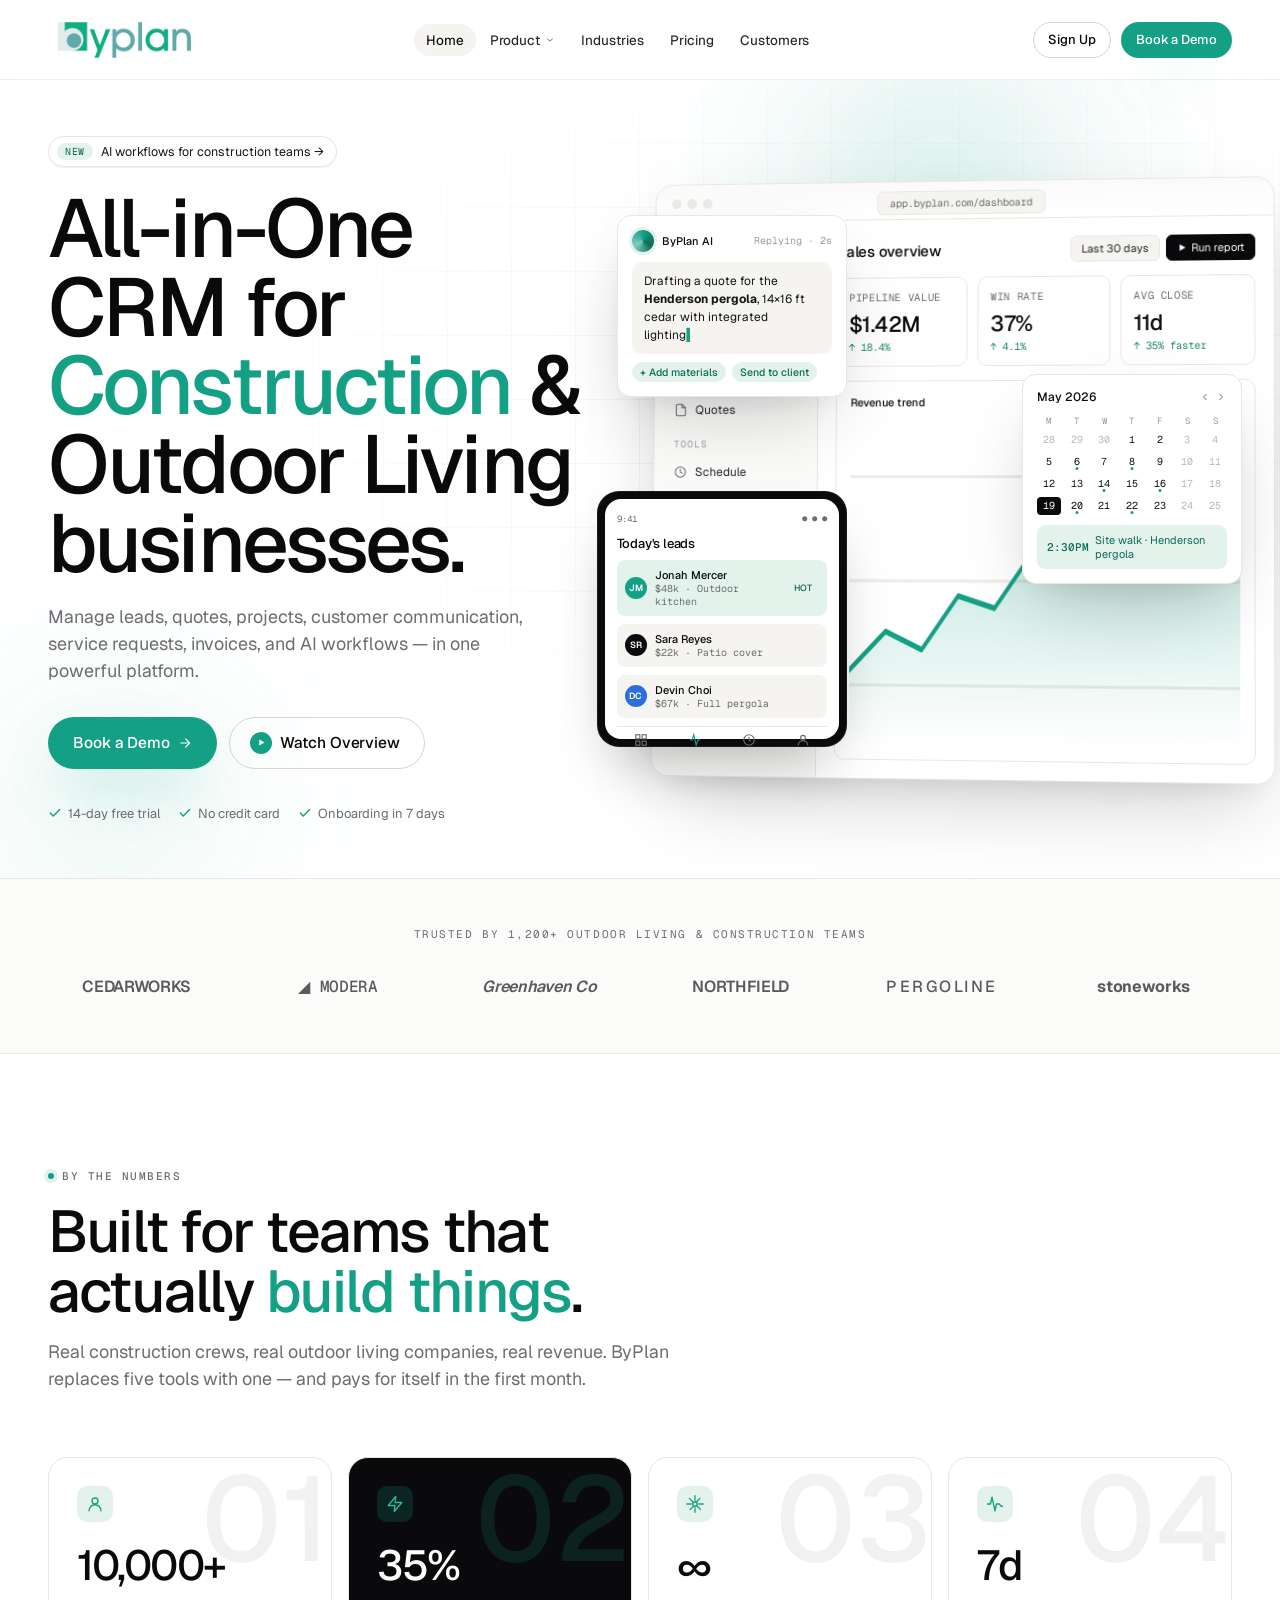
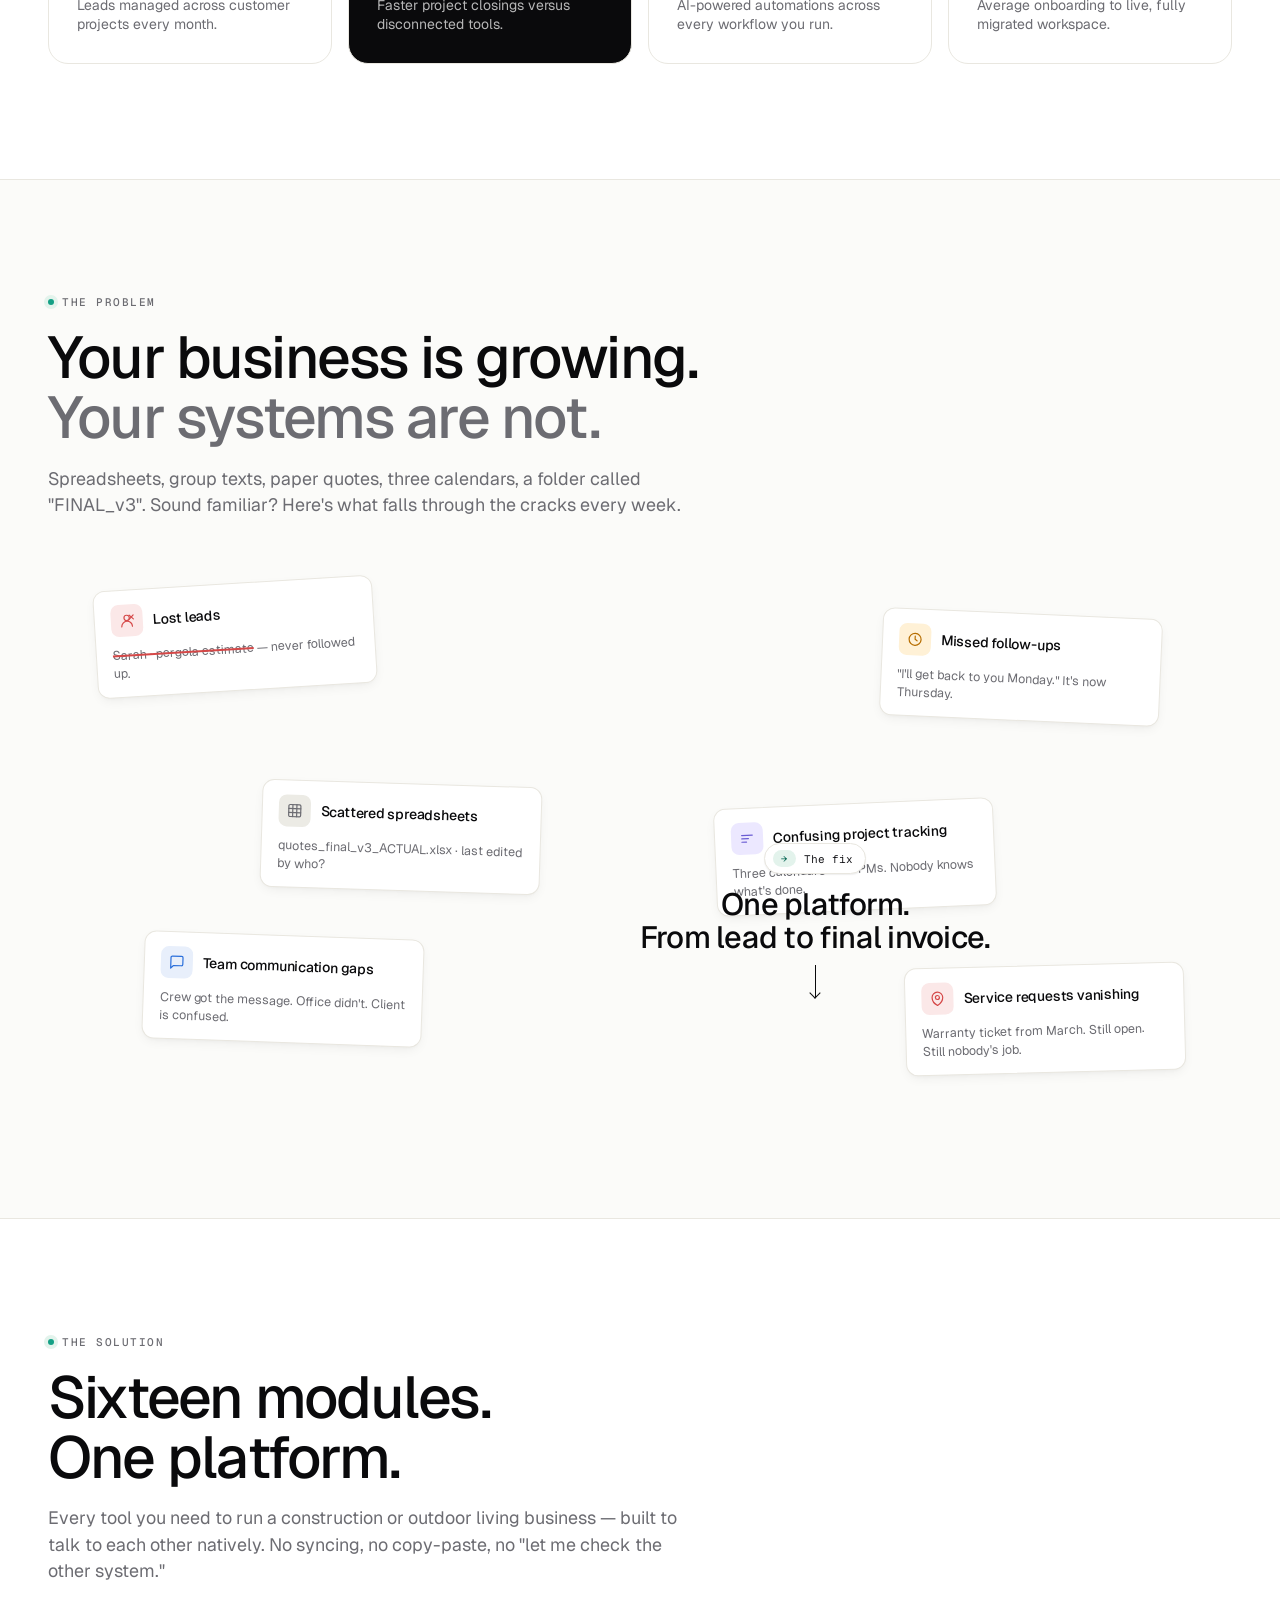
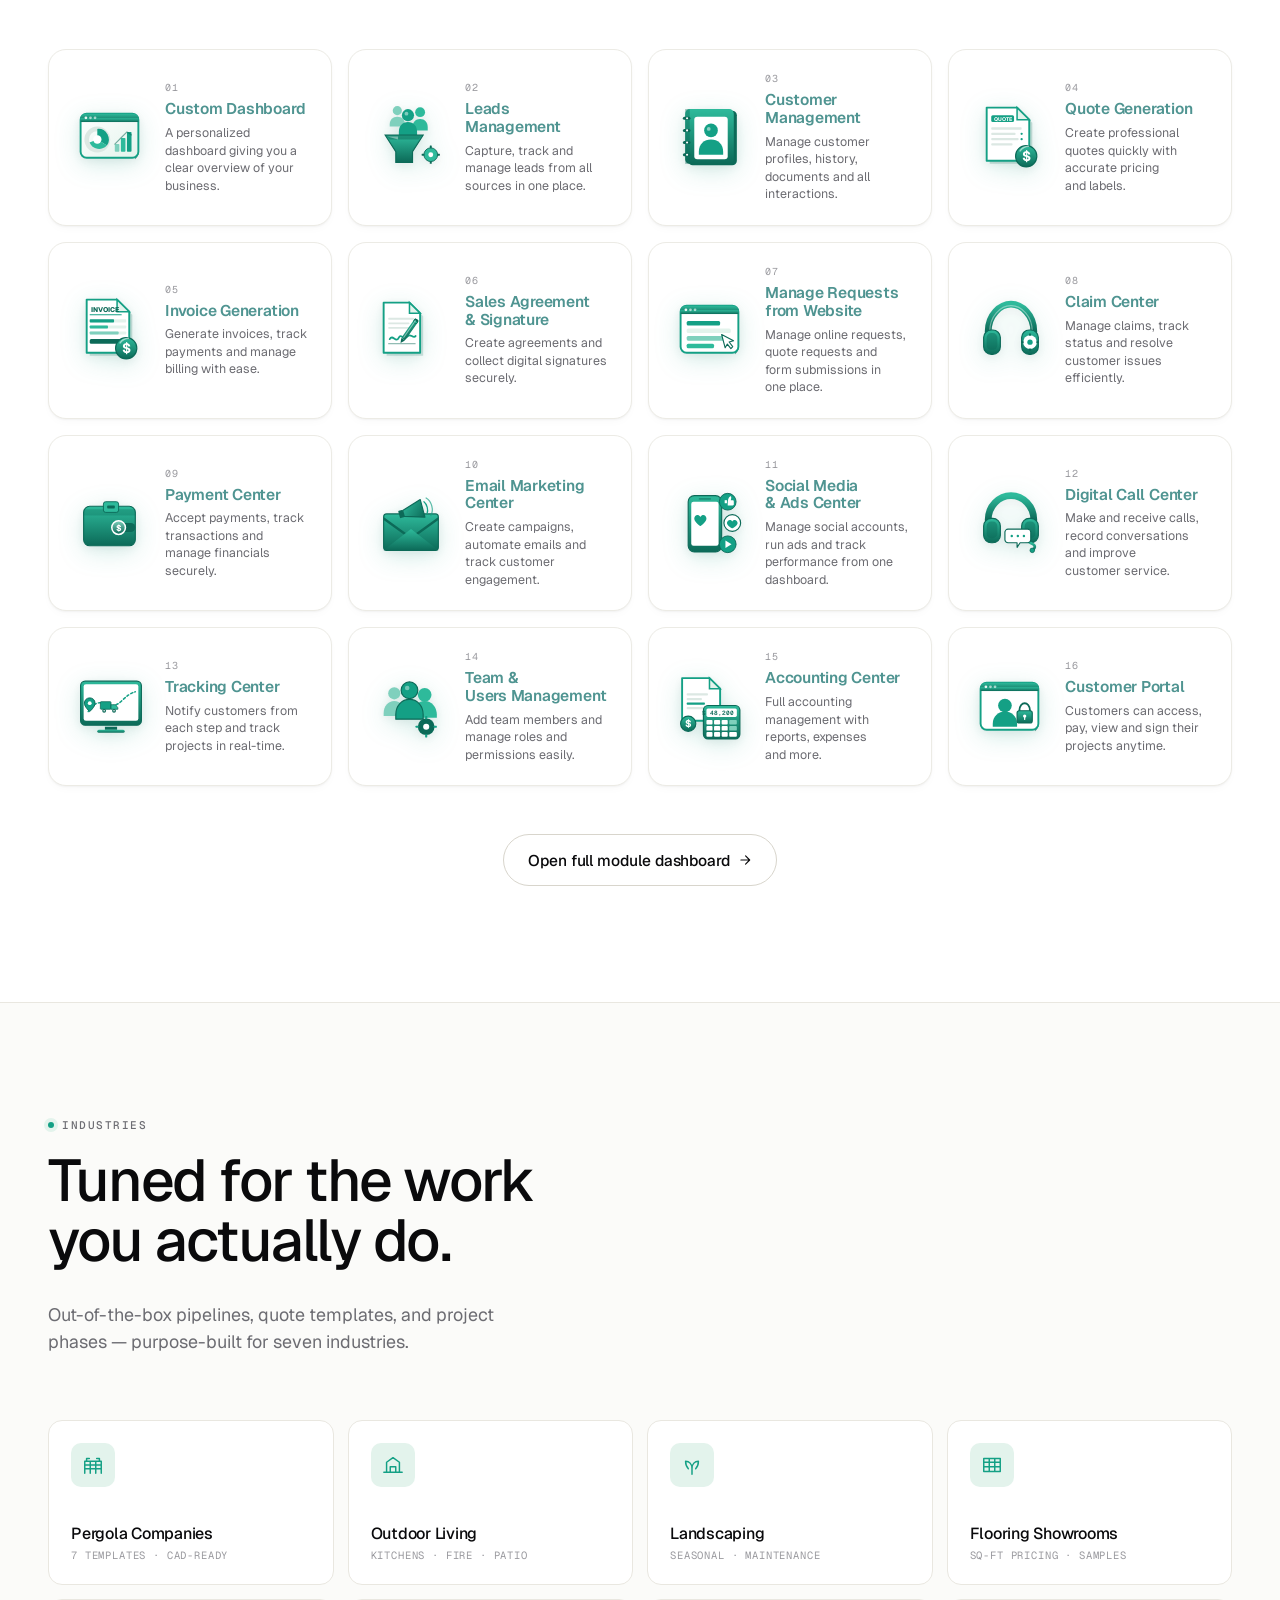
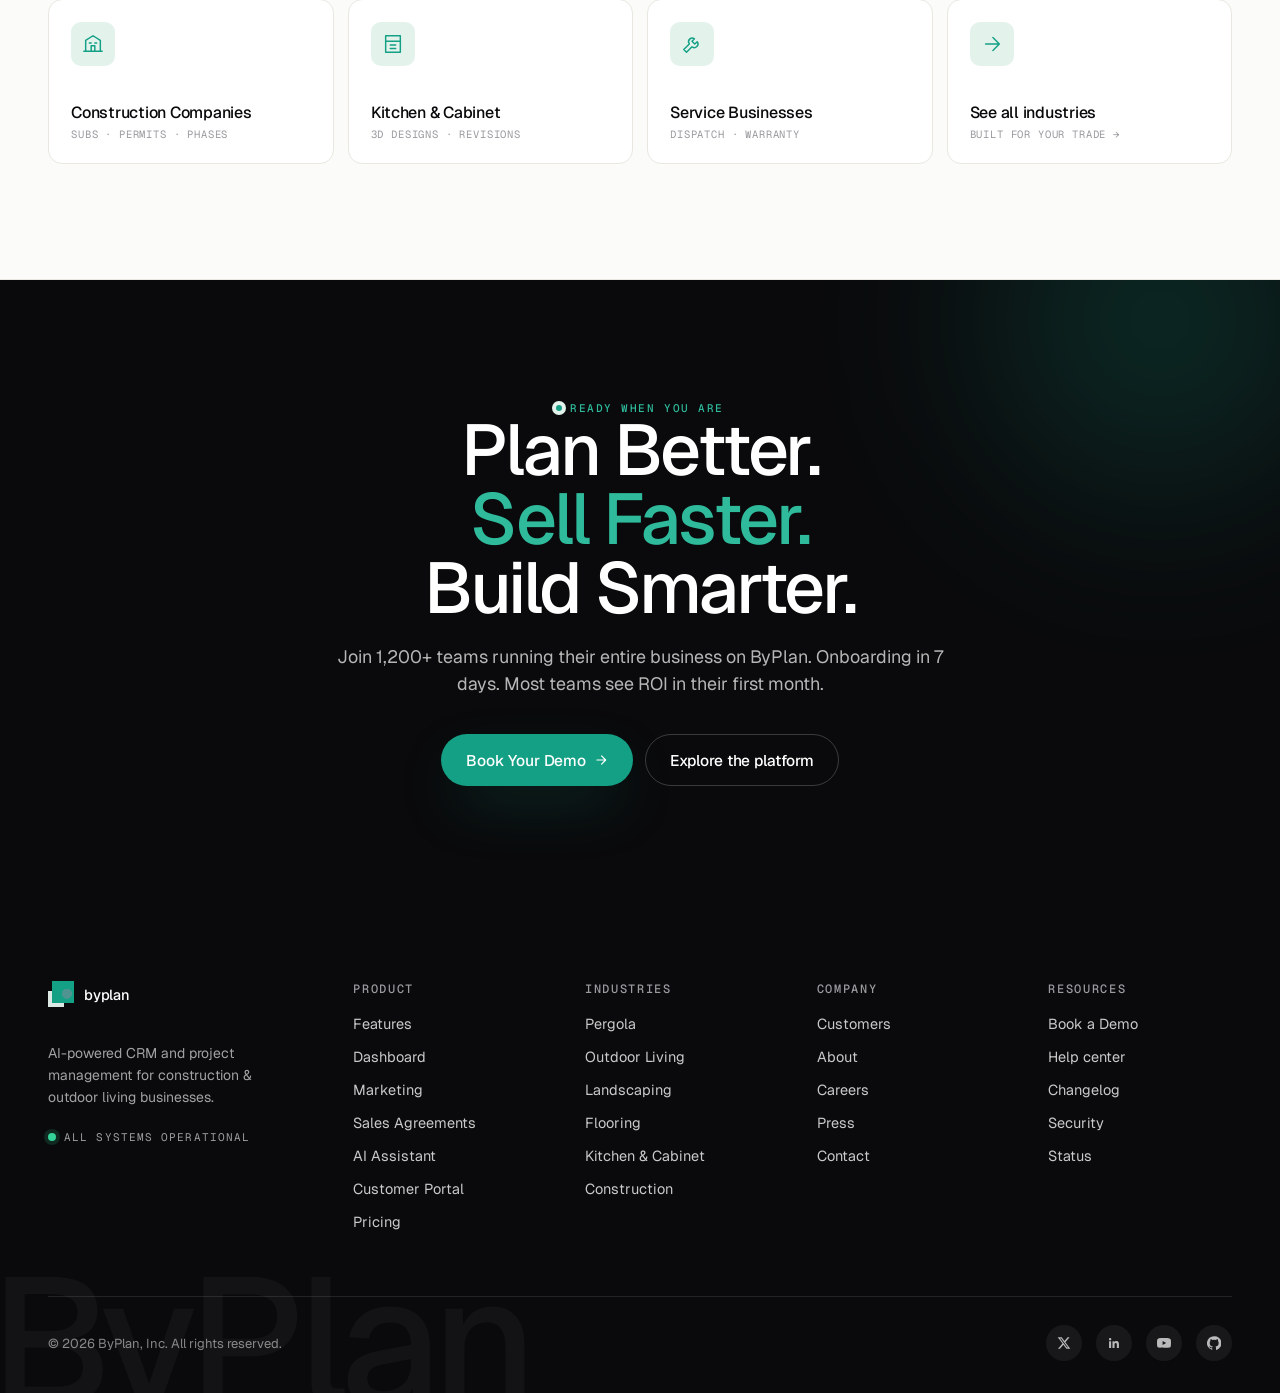
==== commit d52f6662: "Update index.html" ====
--- a/index.html
+++ b/index.html
@@ -1,6 +1,6 @@
 <!doctype html>
 <html lang="en">
-<head>
+<head> <link rel="icon" type="image/png" href="byplan-fav-icon.jpeg">
 <meta charset="utf-8" />
 <meta name="viewport" content="width=device-width, initial-scale=1" />
 <title>ByPlan — AI-Powered CRM for Construction & Outdoor Living</title>
